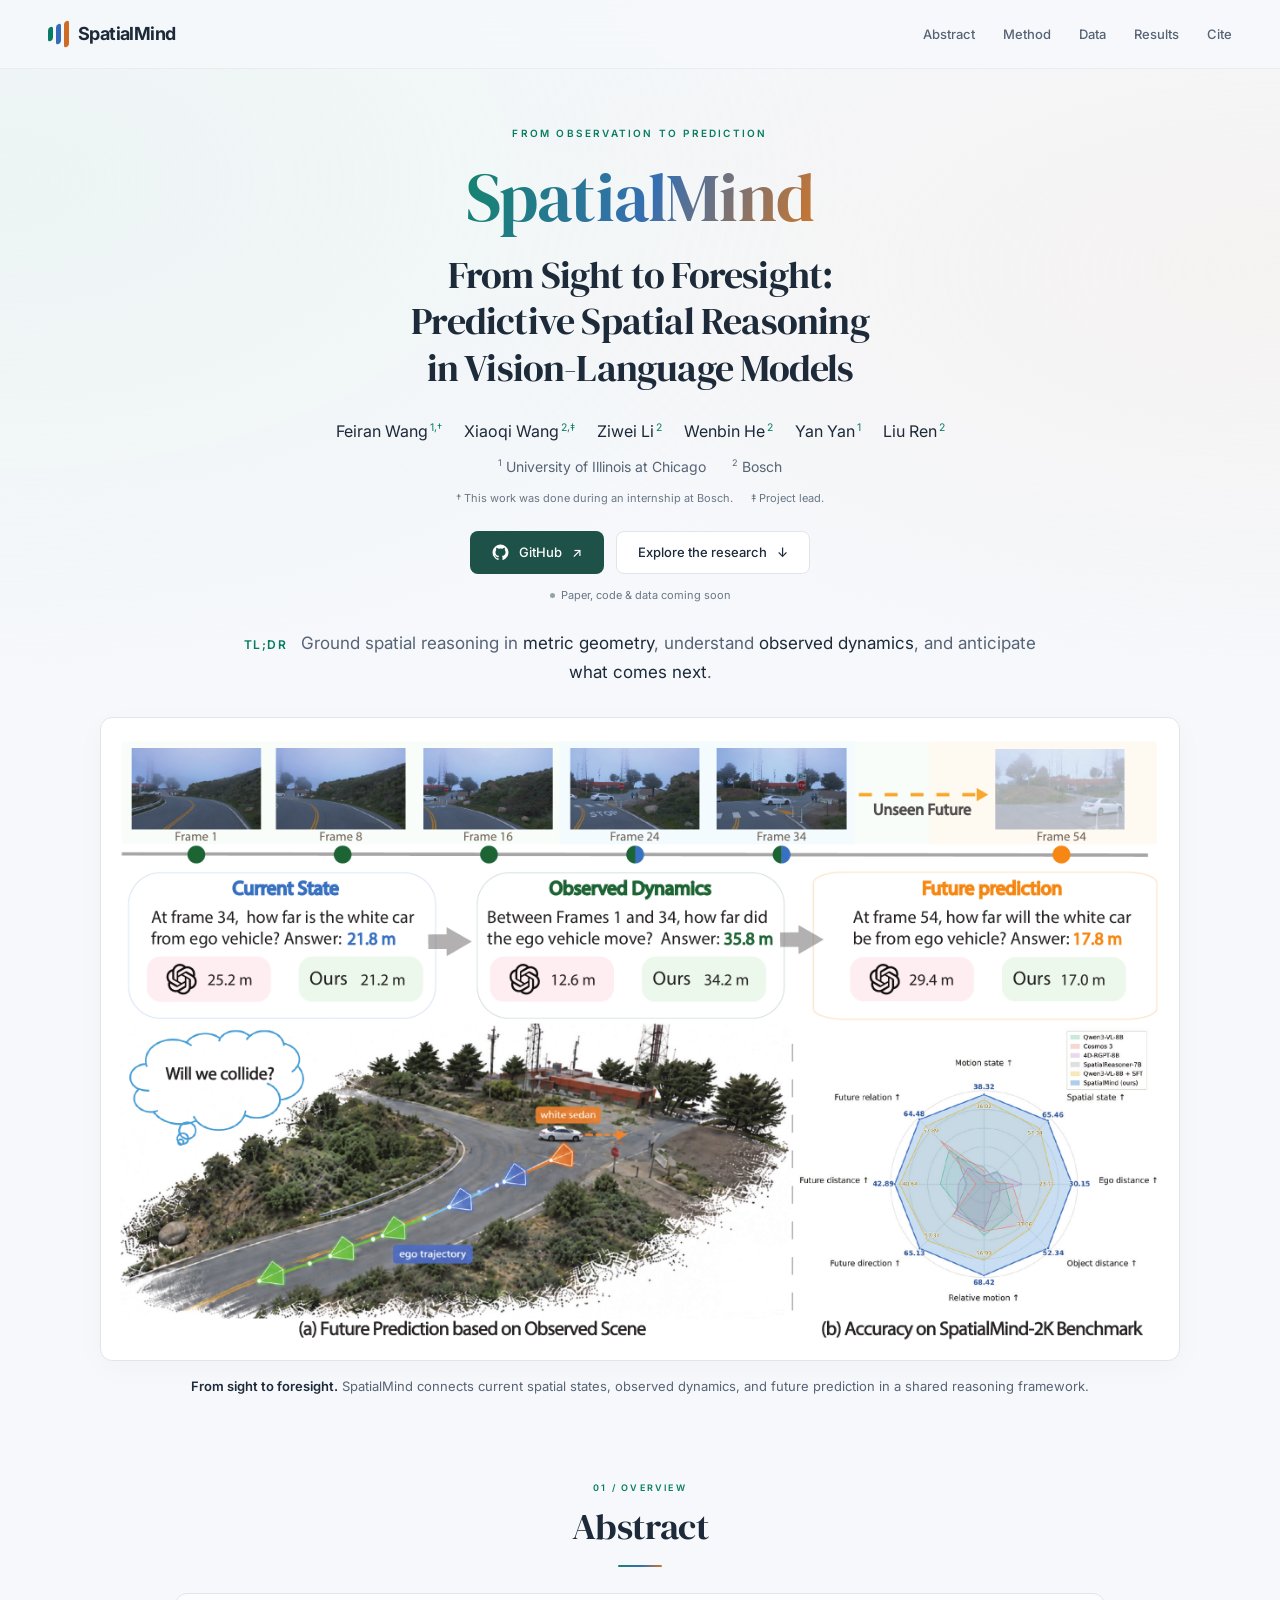
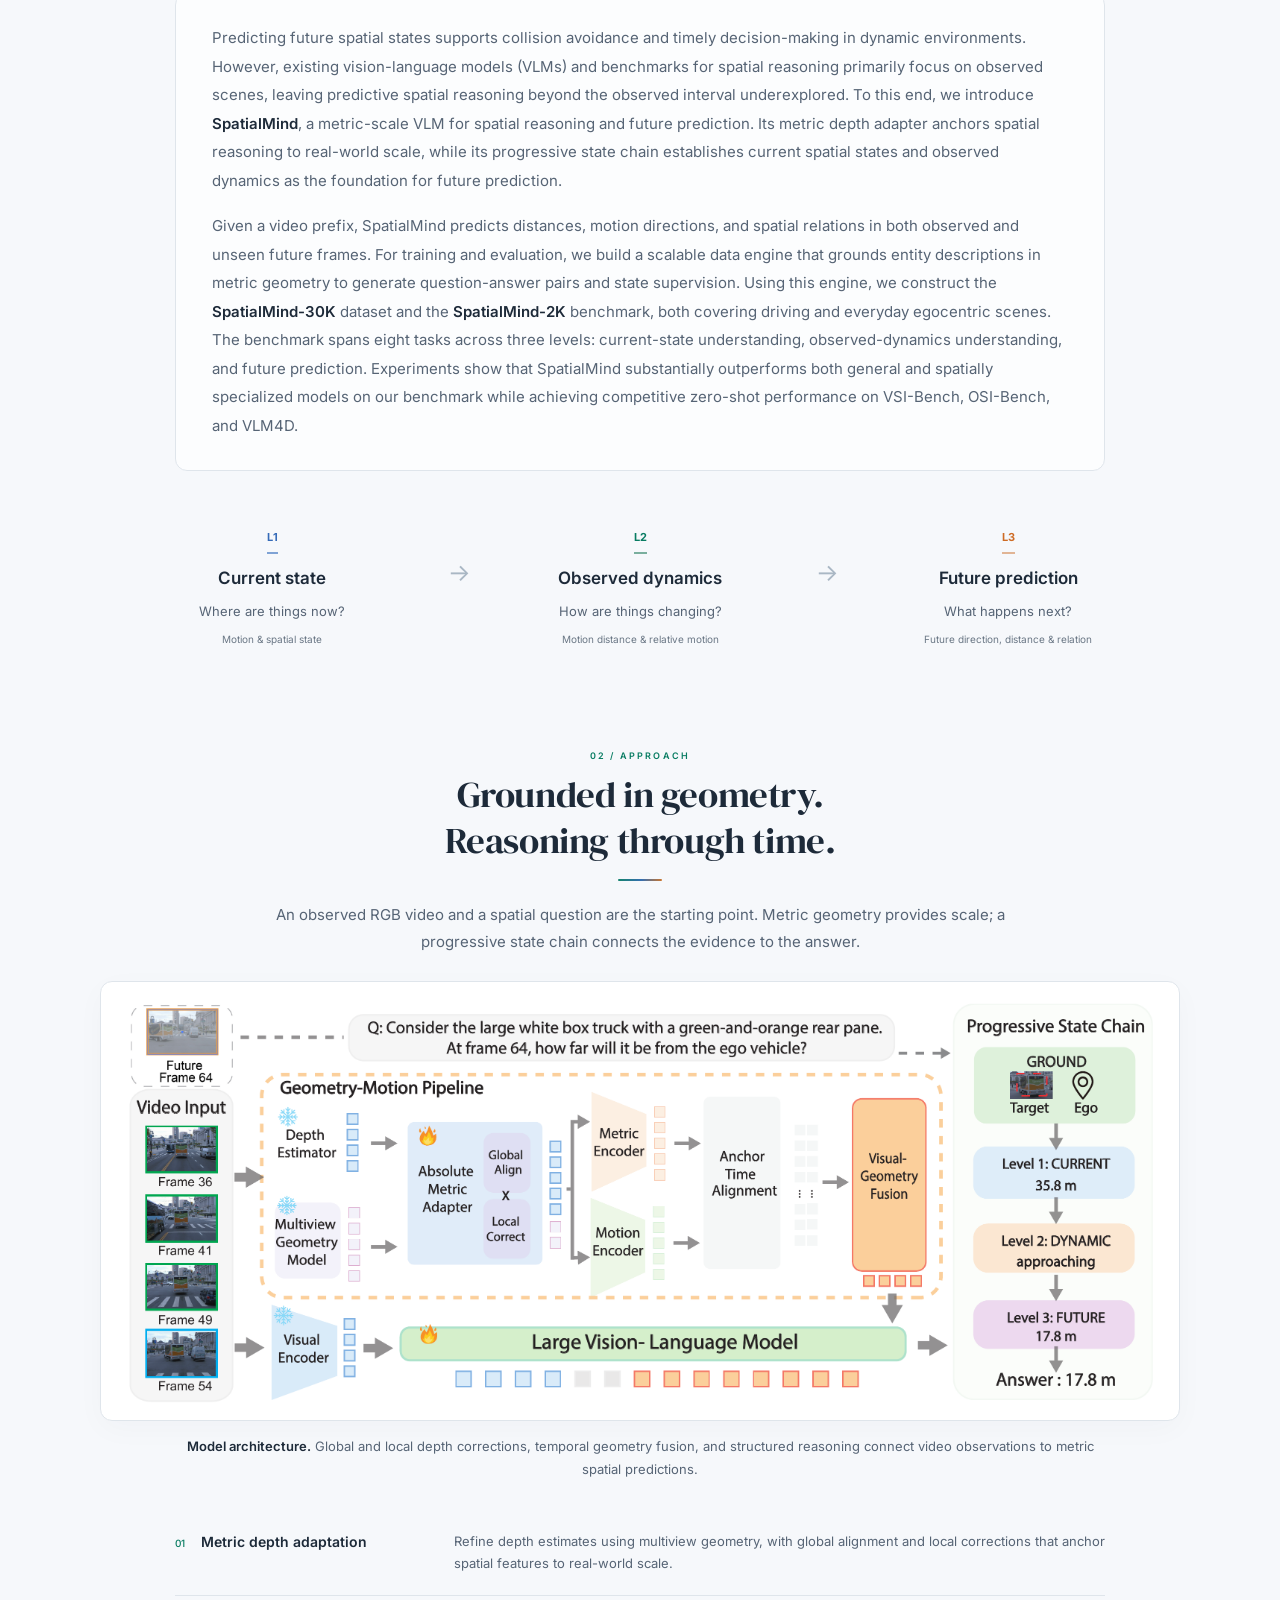
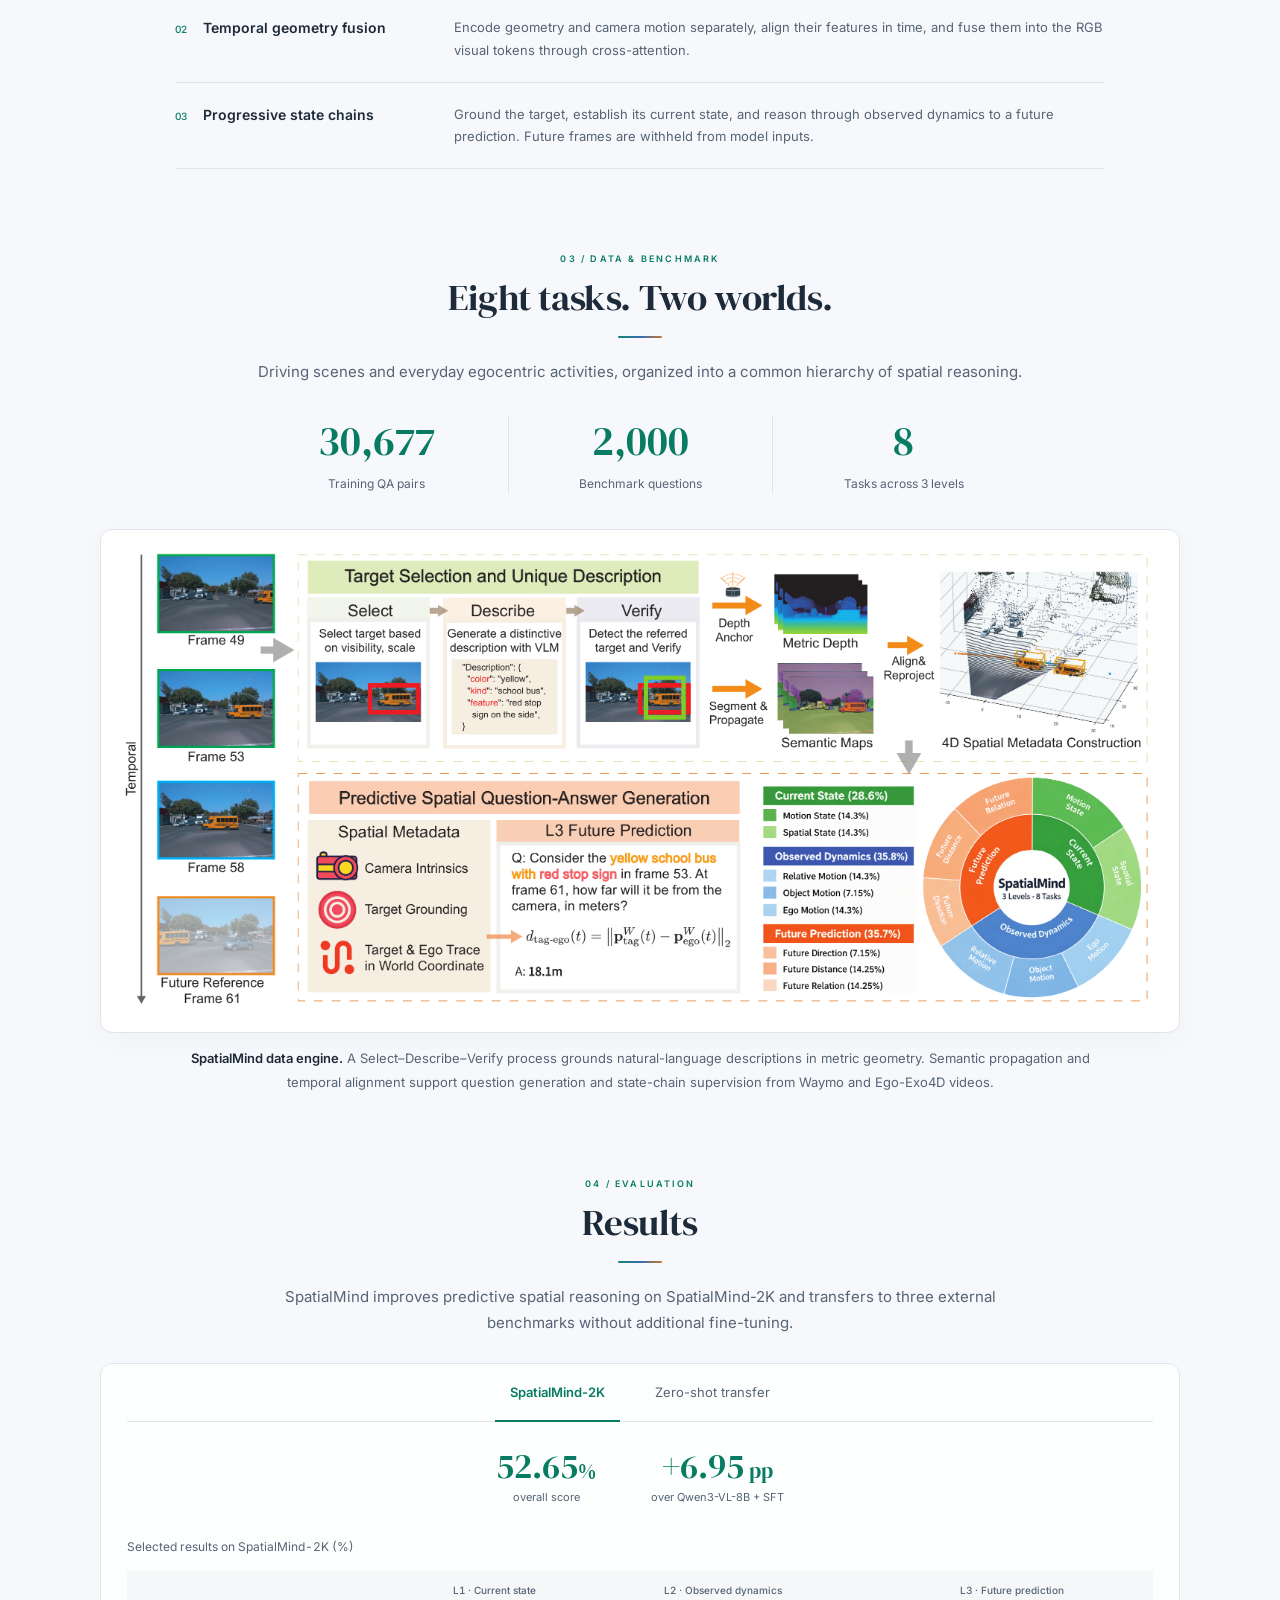
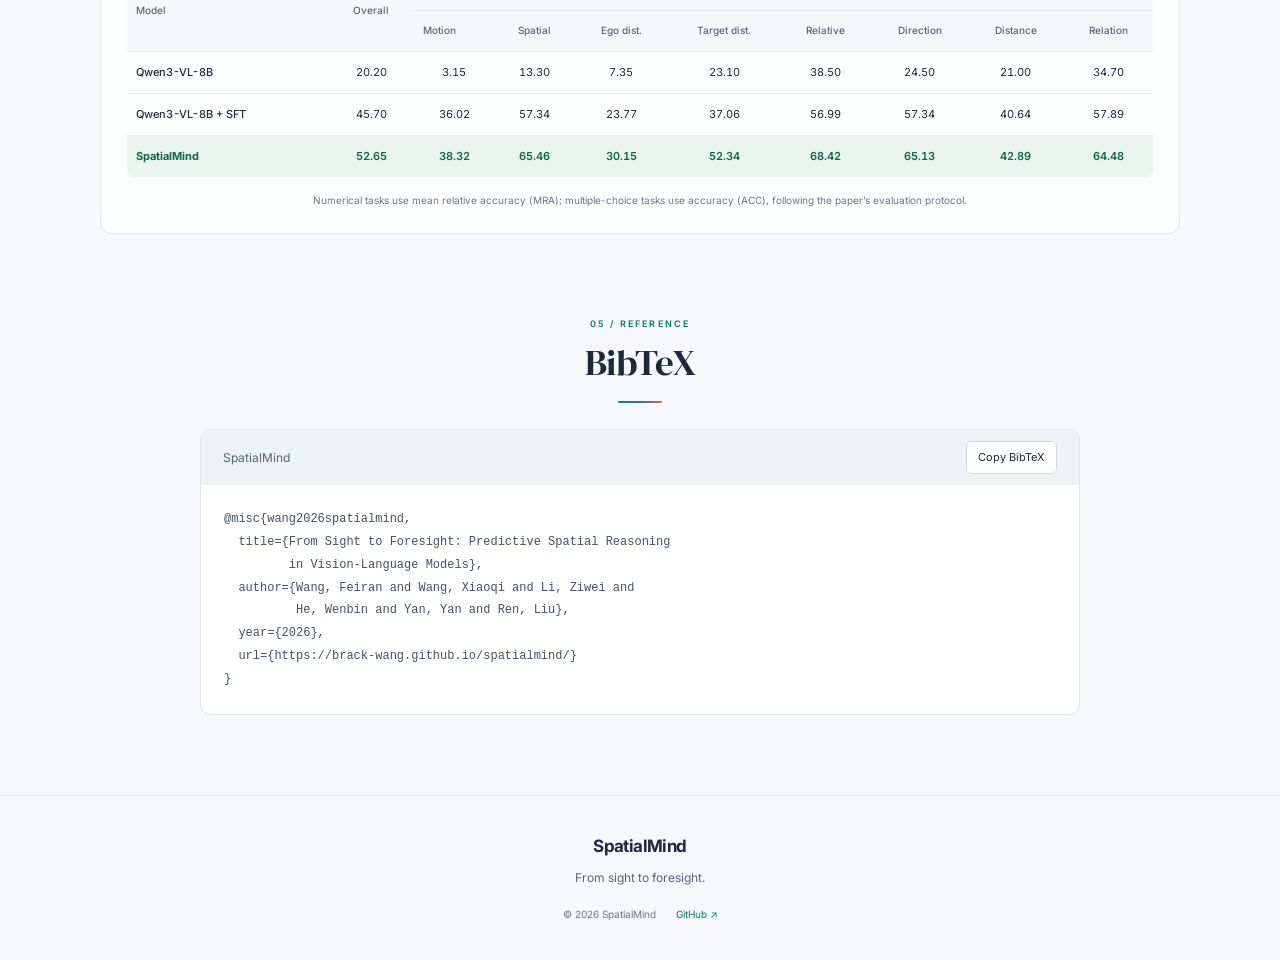
==== index.html @ 9f1840c8 "Add SpatialMind project website" ====
<!doctype html>
<html lang="en">
<head>
  <meta charset="utf-8">
  <meta name="viewport" content="width=device-width, initial-scale=1">
  <meta name="theme-color" content="#f6f8fb">
  <title>SpatialMind — From Sight to Foresight</title>
  <meta name="description" content="SpatialMind: metric-scale spatial reasoning and future prediction in vision-language models. From current spatial states and observed dynamics to unseen future frames.">
  <meta property="og:type" content="website">
  <meta property="og:title" content="SpatialMind — From Sight to Foresight">
  <meta property="og:description" content="Predictive Spatial Reasoning in Vision-Language Models">
  <meta property="og:url" content="https://brack-wang.github.io/spatialmind/">
  <meta property="og:image" content="https://brack-wang.github.io/spatialmind/assets/teaser.png">
  <meta name="twitter:card" content="summary_large_image">
  <link rel="canonical" href="https://brack-wang.github.io/spatialmind/">
  <link rel="icon" href="static/favicon.svg" type="image/svg+xml">
  <link rel="preconnect" href="https://fonts.googleapis.com">
  <link rel="preconnect" href="https://fonts.gstatic.com" crossorigin>
  <link href="https://fonts.googleapis.com/css2?family=DM+Serif+Display&family=Inter:wght@400;500;600;700&display=swap" rel="stylesheet">
  <link rel="stylesheet" href="static/style.css">
  <script src="static/site.js" defer></script>
</head>
<body>
  <a class="skip-link" href="#main">Skip to content</a>
  <header class="site-header">
    <div class="nav-shell">
      <a class="wordmark" href="#top" aria-label="SpatialMind, back to top"><span class="brand-mark" aria-hidden="true"><i></i><i></i><i></i></span>SpatialMind</a>
      <nav aria-label="Main navigation">
        <a href="#abstract">Abstract</a><a href="#method">Method</a><a href="#data">Data</a><a href="#results">Results</a><a href="#citation">Cite</a>
      </nav>
    </div>
  </header>

  <main id="main">
    <section class="hero container" id="top" aria-labelledby="paper-title">
      <p class="eyebrow">FROM OBSERVATION TO PREDICTION</p>
      <h1 id="paper-title"><span class="project-name">SpatialMind</span><span class="paper-title">From Sight to Foresight:<br>Predictive Spatial Reasoning<br class="desktop-break"> in Vision-Language Models</span></h1>
      <div class="authors" aria-label="Authors">
        <span><a href="https://openreview.net/profile?id=~Feiran_Wang2">Feiran Wang</a><sup>1,†</sup></span>
        <span><a href="https://openreview.net/profile?id=~Xiaoqi_Wang2">Xiaoqi Wang</a><sup>2,‡</sup></span>
        <span><a href="https://openreview.net/profile?id=~Ziwei_Li3">Ziwei Li</a><sup>2</sup></span>
        <span><a href="https://openreview.net/profile?id=~Wenbin_He1">Wenbin He</a><sup>2</sup></span>
        <span><a href="https://openreview.net/profile?id=~Yan_Yan6">Yan Yan</a><sup>1</sup></span>
        <span><a href="https://openreview.net/profile?id=~Liu_Ren1">Liu Ren</a><sup>2</sup></span>
      </div>
      <div class="affiliations"><span><sup>1</sup> University of Illinois at Chicago</span><span><sup>2</sup> Bosch</span></div>
      <p class="author-notes"><span>† This work was done during an internship at Bosch.</span><span>‡ Project lead.</span></p>
      <div class="hero-actions">
        <a class="button button-primary" href="https://github.com/Brack-Wang/spatialmind"><svg viewBox="0 0 24 24" aria-hidden="true"><path fill="currentColor" d="M12 .8a11.2 11.2 0 0 0-3.54 21.83c.56.1.77-.24.77-.54v-2.1c-3.12.68-3.78-1.33-3.78-1.33-.51-1.3-1.25-1.64-1.25-1.64-1.02-.7.08-.69.08-.69 1.13.08 1.72 1.16 1.72 1.16 1 1.71 2.62 1.22 3.26.93.1-.72.4-1.22.71-1.5-2.49-.28-5.11-1.24-5.11-5.53 0-1.22.44-2.22 1.16-3-.12-.28-.5-1.42.11-2.96 0 0 .94-.3 3.08 1.15a10.7 10.7 0 0 1 5.6 0c2.14-1.45 3.08-1.15 3.08-1.15.61 1.54.23 2.68.11 2.96.72.78 1.16 1.78 1.16 3 0 4.3-2.62 5.24-5.12 5.52.4.35.76 1.03.76 2.08v3.1c0 .3.2.65.77.54A11.2 11.2 0 0 0 12 .8Z"/></svg>GitHub <span aria-hidden="true">↗</span></a>
        <a class="button button-secondary" href="#abstract">Explore the research <span aria-hidden="true">↓</span></a>
      </div>
      <p class="release-note"><span aria-hidden="true"></span>Paper, code &amp; data coming soon</p>
      <p class="tldr"><strong>TL;DR</strong> Ground spatial reasoning in <em>metric geometry</em>, understand <em>observed dynamics</em>, and anticipate <em>what comes next</em>.</p>
    </section>

    <div class="container">
      <figure class="figure-block hero-figure">
        <a class="figure-frame" href="assets/teaser.png" data-lightbox aria-label="Enlarge the SpatialMind overview"><img src="assets/teaser.png" width="2400" height="1398" alt="SpatialMind reasons from a current distance estimate through observed motion to future distance prediction. A driving example and an eight-task benchmark comparison illustrate the approach." fetchpriority="high"></a>
        <figcaption><strong>From sight to foresight.</strong> SpatialMind connects current spatial states, observed dynamics, and future prediction in a shared reasoning framework.</figcaption>
      </figure>
    </div>

    <section class="section container" id="abstract" aria-labelledby="abstract-title">
      <div class="section-heading"><span class="section-label">01 / OVERVIEW</span><h2 id="abstract-title">Abstract</h2></div>
      <div class="paper-panel abstract-text">
        <p>Predicting future spatial states supports collision avoidance and timely decision-making in dynamic environments. However, existing vision-language models (VLMs) and benchmarks for spatial reasoning primarily focus on observed scenes, leaving predictive spatial reasoning beyond the observed interval underexplored. To this end, we introduce <strong>SpatialMind</strong>, a metric-scale VLM for spatial reasoning and future prediction. Its metric depth adapter anchors spatial reasoning to real-world scale, while its progressive state chain establishes current spatial states and observed dynamics as the foundation for future prediction.</p>
        <p>Given a video prefix, SpatialMind predicts distances, motion directions, and spatial relations in both observed and unseen future frames. For training and evaluation, we build a scalable data engine that grounds entity descriptions in metric geometry to generate question-answer pairs and state supervision. Using this engine, we construct the <strong>SpatialMind-30K</strong> dataset and the <strong>SpatialMind-2K</strong> benchmark, both covering driving and everyday egocentric scenes. The benchmark spans eight tasks across three levels: current-state understanding, observed-dynamics understanding, and future prediction. Experiments show that SpatialMind substantially outperforms both general and spatially specialized models on our benchmark while achieving competitive zero-shot performance on VSI-Bench, OSI-Bench, and VLM4D.</p>
      </div>
      <ol class="reasoning-levels">
        <li><span class="level-index">L1</span><h3>Current state</h3><p>Where are things now?</p><span>Motion &amp; spatial state</span></li>
        <li><span class="level-index">L2</span><h3>Observed dynamics</h3><p>How are things changing?</p><span>Motion distance &amp; relative motion</span></li>
        <li><span class="level-index">L3</span><h3>Future prediction</h3><p>What happens next?</p><span>Future direction, distance &amp; relation</span></li>
      </ol>
    </section>

    <section class="section container" id="method" aria-labelledby="method-title">
      <div class="section-heading"><span class="section-label">02 / APPROACH</span><h2 id="method-title">Grounded in geometry.<br>Reasoning through time.</h2></div>
      <p class="section-intro">An observed RGB video and a spatial question are the starting point. Metric geometry provides scale; a progressive state chain connects the evidence to the answer.</p>
      <figure class="figure-block">
        <a class="figure-frame" href="assets/model.png" data-lightbox aria-label="Enlarge the model architecture"><img src="assets/model.png" width="2800" height="1083" loading="lazy" alt="SpatialMind architecture with metric depth refinement, separate geometry and motion encoders, anchor time alignment, visual-geometry fusion, and progressive state-chain reasoning."></a>
        <figcaption><strong>Model architecture.</strong> Global and local depth corrections, temporal geometry fusion, and structured reasoning connect video observations to metric spatial predictions.</figcaption>
      </figure>
      <dl class="method-details">
        <div><dt><span>01</span> Metric depth adaptation</dt><dd>Refine depth estimates using multiview geometry, with global alignment and local corrections that anchor spatial features to real-world scale.</dd></div>
        <div><dt><span>02</span> Temporal geometry fusion</dt><dd>Encode geometry and camera motion separately, align their features in time, and fuse them into the RGB visual tokens through cross-attention.</dd></div>
        <div><dt><span>03</span> Progressive state chains</dt><dd>Ground the target, establish its current state, and reason through observed dynamics to a future prediction. Future frames are withheld from model inputs.</dd></div>
      </dl>
    </section>

    <section class="section container" id="data" aria-labelledby="data-title">
      <div class="section-heading"><span class="section-label">03 / DATA &amp; BENCHMARK</span><h2 id="data-title">Eight tasks. Two worlds.</h2></div>
      <p class="section-intro">Driving scenes and everyday egocentric activities, organized into a common hierarchy of spatial reasoning.</p>
      <div class="dataset-stats"><div><strong>30,677</strong><span>Training QA pairs</span></div><div><strong>2,000</strong><span>Benchmark questions</span></div><div><strong>8</strong><span>Tasks across 3 levels</span></div></div>
      <figure class="figure-block">
        <a class="figure-frame" href="assets/data-engine.png" data-lightbox aria-label="Enlarge the data engine"><img src="assets/data-engine.png" width="2800" height="1257" loading="lazy" alt="The SpatialMind data engine links target selection and verified entity descriptions to metric geometry, temporal spatial metadata, and question-answer generation across eight tasks."></a>
        <figcaption><strong>SpatialMind data engine.</strong> A Select–Describe–Verify process grounds natural-language descriptions in metric geometry. Semantic propagation and temporal alignment support question generation and state-chain supervision from Waymo and Ego-Exo4D videos.</figcaption>
      </figure>
    </section>

    <section class="section container" id="results" aria-labelledby="results-title">
      <div class="section-heading"><span class="section-label">04 / EVALUATION</span><h2 id="results-title">Results</h2></div>
      <p class="section-intro">SpatialMind improves predictive spatial reasoning on SpatialMind-2K and transfers to three external benchmarks without additional fine-tuning.</p>
      <div class="results-tabs" data-tabs>
        <div class="tab-list" role="tablist" aria-label="Evaluation benchmark">
          <button role="tab" id="tab-spatialmind" aria-controls="panel-spatialmind" aria-selected="true" tabindex="0">SpatialMind-2K</button>
          <button role="tab" id="tab-transfer" aria-controls="panel-transfer" aria-selected="false" tabindex="-1">Zero-shot transfer</button>
        </div>
        <div id="panel-spatialmind" role="tabpanel" aria-labelledby="tab-spatialmind" tabindex="0">
          <div class="result-summary"><p><strong>52.65<span>%</span></strong> overall score</p><p><strong>+6.95<span> pp</span></strong> over Qwen3-VL-8B + SFT</p></div>
          <div class="table-scroll" tabindex="0" role="region" aria-label="SpatialMind-2K results, scroll horizontally for all tasks">
            <table class="results-table"><caption>Selected results on SpatialMind-2K (%)</caption><thead><tr><th scope="col" rowspan="2">Model</th><th scope="col" rowspan="2">Overall</th><th scope="colgroup" colspan="2">L1 · Current state</th><th scope="colgroup" colspan="3">L2 · Observed dynamics</th><th scope="colgroup" colspan="3">L3 · Future prediction</th></tr><tr><th scope="col">Motion</th><th scope="col">Spatial</th><th scope="col">Ego dist.</th><th scope="col">Target dist.</th><th scope="col">Relative</th><th scope="col">Direction</th><th scope="col">Distance</th><th scope="col">Relation</th></tr></thead><tbody>
              <tr><th scope="row">Qwen3-VL-8B</th><td>20.20</td><td>3.15</td><td>13.30</td><td>7.35</td><td>23.10</td><td>38.50</td><td>24.50</td><td>21.00</td><td>34.70</td></tr>
              <tr><th scope="row">Qwen3-VL-8B + SFT</th><td>45.70</td><td>36.02</td><td>57.34</td><td>23.77</td><td>37.06</td><td>56.99</td><td>57.34</td><td>40.64</td><td>57.89</td></tr>
              <tr class="ours"><th scope="row">SpatialMind</th><td>52.65</td><td>38.32</td><td>65.46</td><td>30.15</td><td>52.34</td><td>68.42</td><td>65.13</td><td>42.89</td><td>64.48</td></tr>
            </tbody></table>
          </div>
          <p class="table-note">Numerical tasks use mean relative accuracy (MRA); multiple-choice tasks use accuracy (ACC), following the paper’s evaluation protocol.</p>
        </div>
        <div id="panel-transfer" role="tabpanel" aria-labelledby="tab-transfer" tabindex="0" hidden>
          <div class="table-scroll" tabindex="0" role="region" aria-label="Zero-shot transfer results">
            <table class="results-table transfer-table"><caption>SpatialMind: zero-shot evaluation on external benchmarks (%)</caption><thead><tr><th scope="col">Benchmark</th><th scope="col">Average / Overall</th><th scope="col">Breakdown</th></tr></thead><tbody>
              <tr><th scope="row">VSI-Bench</th><td class="score">46.4</td><td>Measurement: 52.1 · Spatiotemporal: 52.4</td></tr>
              <tr><th scope="row">OSI-Bench</th><td class="score">35.0</td><td>Static: 30.2 · Dynamic: 33.4</td></tr>
              <tr><th scope="row">VLM4D</th><td class="score">53.4</td><td>Real: 53.5 · Synthetic: 52.9</td></tr>
            </tbody></table>
          </div>
          <p class="table-note">Each benchmark retains its original scoring convention. Scores across different benchmarks are not directly comparable.</p>
        </div>
      </div>
    </section>

    <section class="section container citation-section" id="citation" aria-labelledby="citation-title">
      <div class="section-heading"><span class="section-label">05 / REFERENCE</span><h2 id="citation-title">BibTeX</h2></div>
      <div class="citation-box"><div class="citation-bar"><span>SpatialMind</span><button class="copy-button" id="copy-citation" type="button">Copy BibTeX</button></div><pre><code id="bibtex">@misc{wang2026spatialmind,
  title={From Sight to Foresight: Predictive Spatial Reasoning
         in Vision-Language Models},
  author={Wang, Feiran and Wang, Xiaoqi and Li, Ziwei and
          He, Wenbin and Yan, Yan and Ren, Liu},
  year={2026},
  url={https://brack-wang.github.io/spatialmind/}
}</code></pre><p id="copy-status" class="copy-status" role="status" aria-live="polite"></p></div>
    </section>
  </main>
  <footer><a class="wordmark" href="#top">SpatialMind</a><p>From sight to foresight.</p><div><span>© 2026 SpatialMind</span><a href="https://github.com/Brack-Wang/spatialmind">GitHub ↗</a></div></footer>
  <dialog id="figure-dialog" aria-labelledby="figure-dialog-title"><div class="dialog-bar"><h2 id="figure-dialog-title">Figure preview</h2><button type="button" id="close-figure" aria-label="Close figure preview">×</button></div><img id="expanded-figure" alt=""><p id="expanded-caption"></p></dialog>
</body>
</html>
---- static/style.css ----
:root {
  color-scheme: light;
  --ink: #1d2a39;
  --muted: #566475;
  --light: #6a7785;
  --green: #087c62;
  --blue: #356bb8;
  --orange: #ce6b24;
  --line: #dfe5eb;
  --paper: #fff;
  --gradient: linear-gradient(110deg, #14846c 0%, #366fb1 53%, #cd762c 100%);
}
* { box-sizing: border-box; }
html { scroll-behavior: smooth; scroll-padding-top: 90px; }
body { margin: 0; background: #f6f8fb; color: var(--ink); font: 400 16px/1.75 "Inter", -apple-system, BlinkMacSystemFont, "Segoe UI", sans-serif; }
body::before { content: ""; position: fixed; inset: 0; z-index: -1; background: radial-gradient(ellipse at 0% 20%, #d8eee44d, transparent 48%), radial-gradient(ellipse at 100% 30%, #f5e4d945, transparent 45%); pointer-events: none; }
a { color: var(--green); text-decoration: none; text-underline-offset: 4px; }
a:hover { text-decoration: underline; }
button, a { -webkit-tap-highlight-color: transparent; }
button { font: inherit; cursor: pointer; }
button:disabled { cursor: default; }
:focus-visible { outline: 3px solid #356bb8; outline-offset: 5px; }
img { display: block; max-width: 100%; height: auto; }
sup { font-size: .65em; line-height: 0; }
strong { font-weight: 600; }
[hidden] { display: none !important; }
.container { width: min(1080px, calc(100% - 48px)); margin-inline: auto; }
.skip-link { position: fixed; top: -80px; left: 16px; z-index: 200; padding: 8px 16px; background: white; border: 1px solid var(--green); }
.skip-link:focus { top: 10px; }
.site-header { position: sticky; top: 0; z-index: 20; background: #f6f8fbec; border-bottom: 1px solid #dfe5eb9c; backdrop-filter: blur(16px); }
.nav-shell { max-width: 1240px; min-height: 68px; padding: 12px 28px; margin: auto; display: flex; align-items: center; justify-content: space-between; gap: 24px; }
.wordmark { display: inline-flex; align-items: center; gap: 9px; font-size: 18px; font-weight: 700; letter-spacing: -.6px; color: var(--ink); }
.wordmark:hover { text-decoration: none; }
.brand-mark { display: flex; gap: 3px; align-items: center; }
.brand-mark i { width: 5px; height: 14px; border-radius: 3px; background: var(--green); transform: skewY(-20deg); }
.brand-mark i:nth-child(2) { height: 20px; background: var(--blue); }
.brand-mark i:nth-child(3) { height: 26px; background: var(--orange); }
nav { display: flex; align-items: center; gap: 28px; }
nav a { color: var(--muted); font-size: 13px; font-weight: 500; transition: color .15s; }
nav a:hover, nav a[aria-current] { color: var(--green); }
.hero { text-align: center; padding-block: 56px 30px; }
.eyebrow, .section-label { font-size: 10px; font-weight: 600; letter-spacing: 2.2px; color: var(--green); }
.eyebrow { margin: 0 0 14px; }
h1 { margin: 0; font-family: "DM Serif Display", Georgia, serif; font-weight: 400; line-height: 1.2; letter-spacing: -.8px; }
.project-name { display: block; width: fit-content; margin: 0 auto 14px; font-size: clamp(48px, 7vw, 68px); background: var(--gradient); background-clip: text; -webkit-background-clip: text; color: transparent; }
.paper-title { display: block; font-size: clamp(25px, 3.6vw, 38px); line-height: 1.22; max-width: 900px; margin: auto; }
.authors { display: flex; flex-wrap: wrap; justify-content: center; gap: 5px 22px; margin: 26px 0 10px; font-size: 16px; }
.authors > span { white-space: nowrap; }
.authors a { color: var(--ink); }
.authors sup { color: var(--green); padding-left: 2px; }
.affiliations { display: flex; flex-wrap: wrap; justify-content: center; gap: 6px 26px; color: var(--muted); font-size: 14px; }
.author-notes { display: flex; flex-wrap: wrap; justify-content: center; gap: 3px 18px; margin: 9px 0 23px; font-size: 11px; color: var(--light); }
.hero-actions { display: flex; flex-wrap: wrap; gap: 12px; justify-content: center; }
.button { display: inline-flex; justify-content: center; align-items: center; gap: 10px; min-height: 43px; padding: 9px 21px; border-radius: 8px; font-size: 13px; font-weight: 500; border: 1px solid transparent; transition: transform .2s, box-shadow .2s; }
.button:hover { text-decoration: none; transform: translateY(-2px); box-shadow: 0 5px 15px #233d4512; }
.button svg { width: 17px; height: 17px; }
.button-primary { background: #1e5148; color: white; }
.button-secondary { background: white; color: var(--ink); border-color: var(--line); }
.release-note { margin: 12px 0 24px; color: var(--light); font-size: 11px; display: flex; align-items: center; justify-content: center; gap: 6px; }
.release-note > span { width: 5px; height: 5px; border-radius: 50%; background: #94a59f; }
.tldr { max-width: 830px; margin: 0 auto; font-size: 17px; line-height: 1.7; color: var(--muted); }
.tldr strong { color: var(--green); font-size: 12px; letter-spacing: 1.5px; margin-right: 9px; }
.tldr em { font-style: normal; color: var(--ink); }
.figure-block { margin: 0; }
.figure-frame { display: block; padding: 17px; border: 1px solid var(--line); border-radius: 12px; background: white; box-shadow: 0 8px 30px #22344707; overflow: hidden; cursor: zoom-in; }
.figure-frame:hover { border-color: #a5bdb7; }
.figure-frame img { width: 100%; }
figcaption { max-width: 930px; margin: 14px auto 0; color: var(--muted); font-size: 13px; line-height: 1.8; text-align: center; }
figcaption strong { color: var(--ink); }
.section { padding-top: 82px; }
.section-heading { text-align: center; margin-bottom: 26px; }
.section-label { display: block; margin-bottom: 7px; font-size: 9px; }
h2 { margin: 0; font: 400 clamp(28px, 3.6vw, 37px)/1.25 "DM Serif Display", Georgia, serif; letter-spacing: -.4px; }
.section-heading::after { content: ""; display: block; margin: 16px auto 0; height: 2px; width: 44px; border-radius: 2px; background: var(--gradient); }
.section-intro { max-width: 790px; margin: -5px auto 26px; text-align: center; color: var(--muted); font-size: 15px; }
.paper-panel { background: #ffffffb3; border: 1px solid var(--line); border-radius: 12px; }
.abstract-text { max-width: 930px; padding: 30px 36px; margin: auto; color: var(--muted); font-size: 15px; line-height: 1.9; }
.abstract-text p { margin: 0; }
.abstract-text p + p { margin-top: 17px; }
.abstract-text strong { color: var(--ink); }
.reasoning-levels { list-style: none; display: grid; grid-template-columns: repeat(3, 1fr); gap: 24px; padding: 0; margin: 35px 0 0; text-align: center; }
.reasoning-levels li { position: relative; padding: 15px 10px; }
.reasoning-levels li + li::before { content: "→"; position: absolute; left: -20px; top: 46px; color: #a9b7c4; font-size: 24px; }
.level-index { display: inline-block; font-size: 11px; font-weight: 700; color: var(--blue); border-bottom: 2px solid #7fa3d5; padding-bottom: 4px; margin-bottom: 10px; }
.reasoning-levels li:nth-child(2) .level-index { color: var(--green); border-color: #7aaf9e; }
.reasoning-levels li:nth-child(3) .level-index { color: var(--orange); border-color: #e1b595; }
.reasoning-levels h3 { font-size: 17px; font-weight: 600; margin: 0 0 7px; }
.reasoning-levels p { font-size: 13px; margin: 0; color: var(--muted); }
.reasoning-levels li > span:last-child { font-size: 10px; color: var(--light); }
.method-details { max-width: 930px; margin: 28px auto 0; }
.method-details > div { display: grid; grid-template-columns: 255px 1fr; gap: 24px; padding: 20px 0; border-bottom: 1px solid var(--line); }
.method-details dt { font-size: 14px; font-weight: 600; }
.method-details dt span { font-size: 10px; color: var(--green); margin-right: 12px; font-weight: 500; }
.method-details dd { margin: 0; color: var(--muted); font-size: 13px; }
.dataset-stats { display: grid; grid-template-columns: repeat(3, 1fr); max-width: 790px; margin: 30px auto 35px; }
.dataset-stats > div { text-align: center; }
.dataset-stats > div + div { border-left: 1px solid var(--line); }
.dataset-stats strong { display: block; color: var(--green); font: 400 clamp(27px, 4vw, 41px)/1.3 "DM Serif Display", Georgia, serif; }
.dataset-stats span { display: block; margin-top: 4px; font-size: 12px; color: var(--muted); }
.results-tabs { background: #ffffffc9; border: 1px solid var(--line); border-radius: 12px; padding: 0 26px 15px; }
.tab-list { display: flex; justify-content: center; gap: 20px; border-bottom: 1px solid var(--line); margin-bottom: 22px; }
.tab-list button { border: 0; border-bottom: 2px solid transparent; background: transparent; padding: 17px 15px; font-size: 13px; color: var(--muted); margin-bottom: -1px; }
.tab-list button[aria-selected="true"] { border-bottom-color: var(--green); color: var(--green); font-weight: 600; }
.result-summary { display: flex; gap: 55px; justify-content: center; margin: 22px 0 28px; }
.result-summary p { margin: 0; color: var(--muted); font-size: 11px; text-align: center; }
.result-summary strong { display: block; font: 400 34px/1.3 "DM Serif Display", Georgia, serif; color: var(--green); }
.result-summary strong span { font-size: 21px; }
.table-scroll { max-width: 100%; overflow-x: auto; border-radius: 6px; }
.results-table { width: 100%; border-collapse: collapse; font-size: 11px; font-variant-numeric: tabular-nums; }
.results-table caption { text-align: left; padding: 0 0 14px; color: var(--muted); font-size: 12px; }
.results-table td, .results-table th { text-align: center; padding: 11px 9px; white-space: nowrap; border-bottom: 1px solid #e5e9ee; }
.results-table thead th { background: #f5f7f9; color: var(--muted); font-weight: 500; font-size: 10px; }
.results-table th:first-child { text-align: left; }
.results-table tbody th { font-weight: 500; }
.results-table .ours { background: #eaf5ef; color: #13644c; font-weight: 600; }
.results-table .ours th { font-weight: 700; }
.results-table tbody tr:last-child > * { border-bottom: 0; }
.table-note { text-align: center; font-size: 10px; color: var(--light); margin: 15px auto 8px; max-width: 850px; }
.transfer-table { margin-top: 32px; font-size: 13px; }
.transfer-table th, .transfer-table td { padding: 18px 15px; }
.transfer-table thead th { font-size: 11px; }
.score { color: var(--green); font-weight: 700; }
.citation-section { padding-bottom: 80px; }
.citation-box { max-width: 880px; margin: auto; border: 1px solid var(--line); border-radius: 10px; overflow: hidden; background: #fff; }
.citation-bar { display: flex; justify-content: space-between; align-items: center; gap: 16px; background: #eef2f5; padding: 11px 22px; font-size: 12px; color: var(--muted); }
.copy-button { font-size: 11px; border: 1px solid #cfd8df; border-radius: 5px; background: white; color: var(--ink); padding: 6px 11px; min-height: 32px; }
.copy-button:hover { border-color: var(--green); color: var(--green); }
pre { margin: 0; overflow-x: auto; padding: 23px; font: 12px/1.9 ui-monospace, SFMono-Regular, Menlo, Consolas, monospace; color: #405362; }
.copy-status { color: var(--green); font-size: 12px; padding: 0 23px; margin: 0; }
.copy-status:not(:empty) { padding-bottom: 15px; }
footer { border-top: 1px solid var(--line); text-align: center; padding: 36px 24px; }
footer .wordmark { font-size: 17px; }
footer p { margin: 6px 0 18px; color: var(--muted); font-size: 12px; }
footer > div { display: flex; justify-content: center; flex-wrap: wrap; gap: 20px; color: var(--light); font-size: 10px; }
dialog { width: min(1500px, calc(100% - 32px)); max-height: calc(100dvh - 32px); border: 1px solid var(--line); padding: 0 20px 15px; border-radius: 12px; background: white; box-shadow: 0 20px 100px #1020224d; }
dialog::backdrop { background: #14232cbd; backdrop-filter: blur(4px); }
.dialog-bar { position: sticky; top: 0; z-index: 1; display: flex; justify-content: space-between; align-items: center; padding: 10px 0; background: #fff; }
.dialog-bar h2 { font: 500 13px "Inter", sans-serif; }
.dialog-bar button { background: #f2f5f7; border: 0; border-radius: 50%; width: 38px; height: 38px; color: var(--ink); font-size: 27px; line-height: 1; }
dialog img { max-height: calc(100dvh - 160px); width: 100%; object-fit: contain; }
dialog > p { font-size: 12px; color: var(--muted); margin: 10px 0 0; }
body.dialog-open { overflow: hidden; }
@media (max-width: 760px) {
  .container { width: calc(100% - 32px); }
  .nav-shell { padding: 12px 16px; gap: 15px; }
  nav { gap: 14px; }
  nav a { font-size: 11px; }
  .wordmark { font-size: 15px; }
  .hero { padding-top: 38px; }
  .paper-title { font-size: 29px; }
  .authors { font-size: 14px; gap: 6px 18px; margin-top: 23px; }
  .affiliations { font-size: 12px; gap: 5px 16px; }
  .author-notes { font-size: 10px; }
  .tldr { font-size: 15px; max-width: 600px; }
  .figure-frame { padding: 10px; border-radius: 9px; }
  figcaption { font-size: 12px; padding-inline: 5px; }
  .section { padding-top: 60px; }
  .abstract-text { padding: 23px; font-size: 14px; }
  .reasoning-levels { gap: 9px; }
  .reasoning-levels h3 { font-size: 14px; }
  .reasoning-levels p { font-size: 11px; }
  .reasoning-levels li > span:last-child { font-size: 9px; }
  .reasoning-levels li + li::before { display: none; }
  .method-details > div { grid-template-columns: 1fr; gap: 7px; padding: 17px 4px; }
  .section-intro { font-size: 14px; }
  .results-tabs { padding-inline: 16px; }
  .citation-section { padding-bottom: 60px; }
}
@media (max-width: 460px) {
  .nav-shell { flex-wrap: wrap; justify-content: center; gap: 7px; padding-block: 9px; }
  nav { width: 100%; justify-content: center; gap: 24px; }
  nav a { font-size: 10px; }
  .brand-mark i { height: 10px; }
  .brand-mark i:nth-child(2) { height: 14px; }
  .brand-mark i:nth-child(3) { height: 18px; }
  .hero { padding-top: 31px; }
  .eyebrow { font-size: 8px; letter-spacing: 1.7px; }
  .project-name { font-size: 49px; margin-bottom: 17px; }
  .paper-title { font-size: 25px; }
  .desktop-break { display: none; }
  .authors { font-size: 13px; gap: 8px 16px; }
  .affiliations { flex-direction: column; gap: 1px; }
  .author-notes { font-size: 9px; max-width: 290px; margin-inline: auto; }
  .hero-actions { gap: 8px; }
  .button { padding-inline: 14px; font-size: 11px; }
  .tldr { font-size: 14px; }
  .figure-frame { padding: 7px; }
  h2 { font-size: 28px; }
  .abstract-text { padding: 21px; font-size: 13px; }
  .reasoning-levels { grid-template-columns: 1fr; text-align: left; gap: 0; margin-top: 22px; }
  .reasoning-levels li { padding: 12px 12px 14px 57px; border-bottom: 1px solid var(--line); }
  .reasoning-levels .level-index { position: absolute; left: 10px; top: 17px; }
  .reasoning-levels h3 { margin-bottom: 2px; font-size: 15px; }
  .dataset-stats span { font-size: 10px; max-width: 86px; margin-inline: auto; }
  .dataset-stats strong { font-size: 29px; }
  .tab-list { gap: 5px; }
  .tab-list button { padding-inline: 9px; font-size: 12px; }
  .result-summary { gap: 24px; }
  .result-summary strong { font-size: 30px; }
  .result-summary p { font-size: 9px; }
  .citation-bar { padding-inline: 15px; }
  pre { padding: 17px; font-size: 11px; }
  dialog { padding-inline: 12px; }
}
@media (prefers-reduced-motion: reduce) {
  html { scroll-behavior: auto; }
  *, *::before, *::after { transition: none !important; }
}
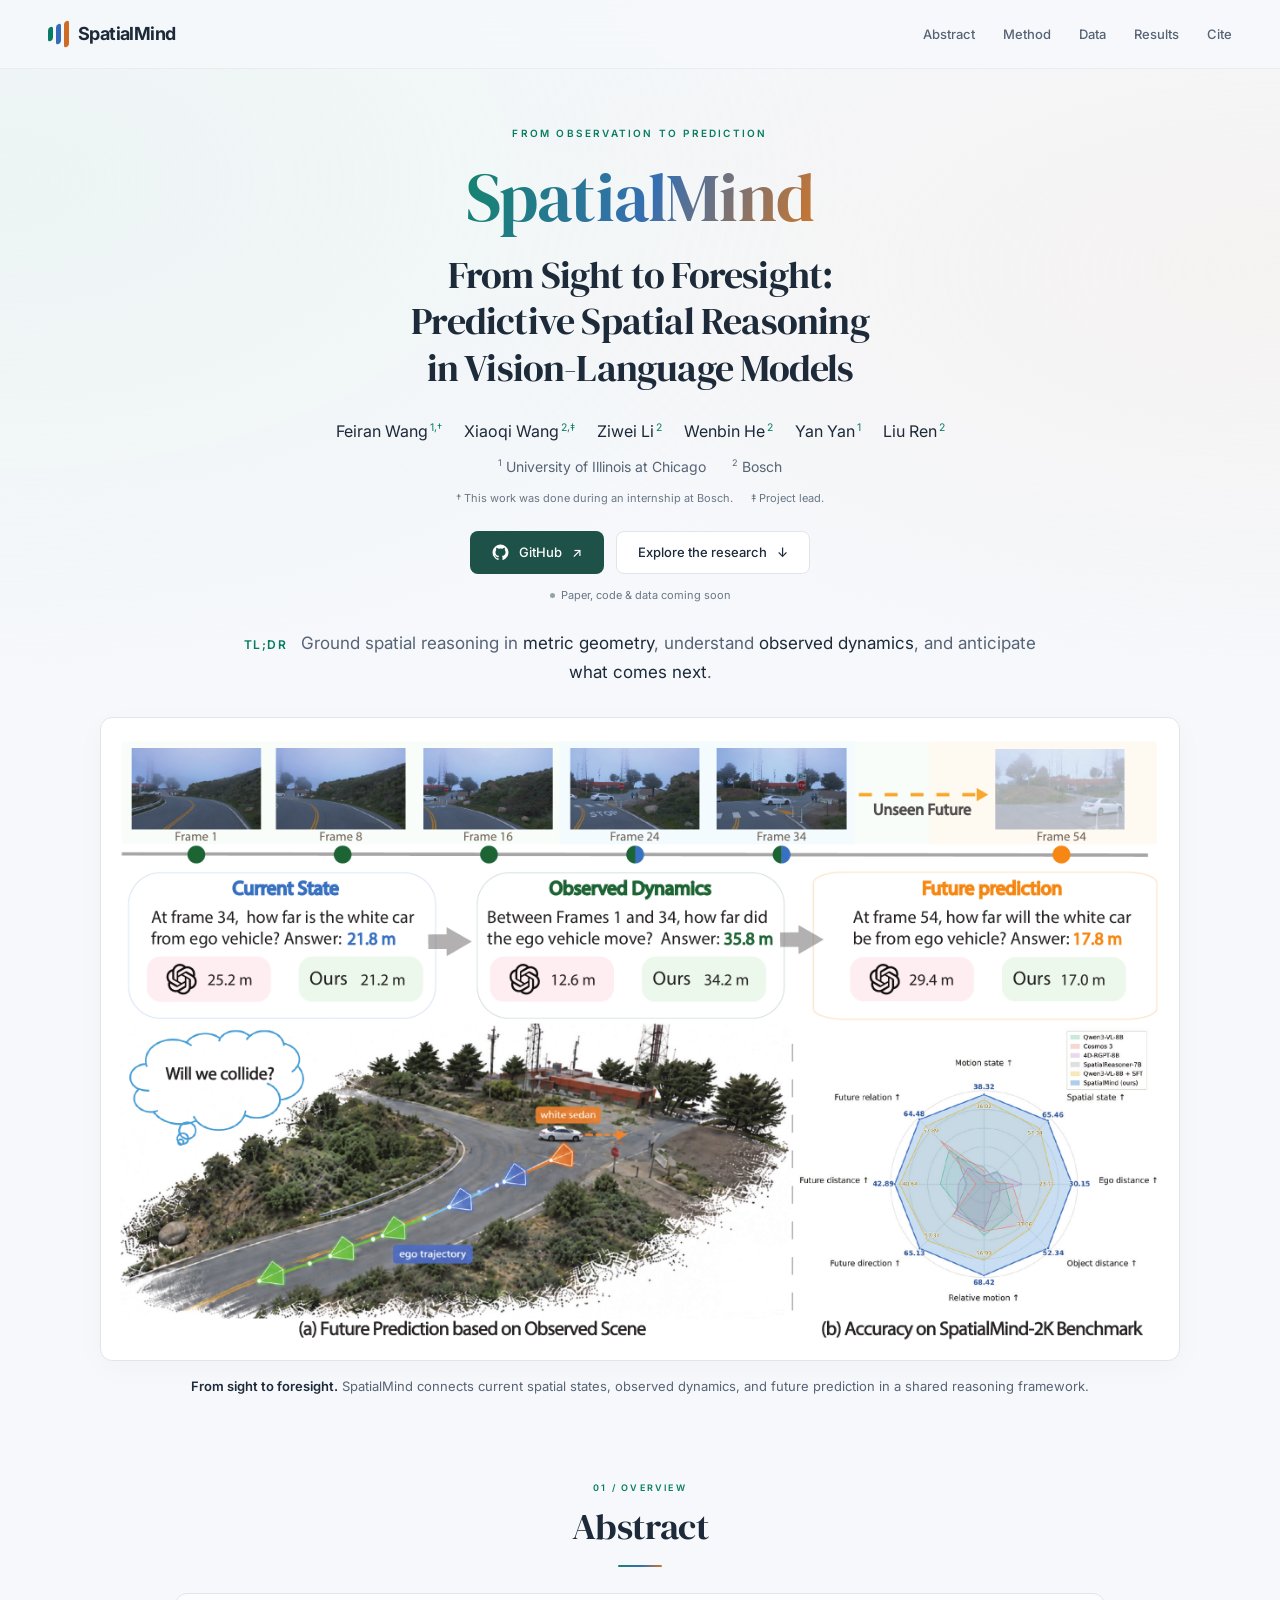
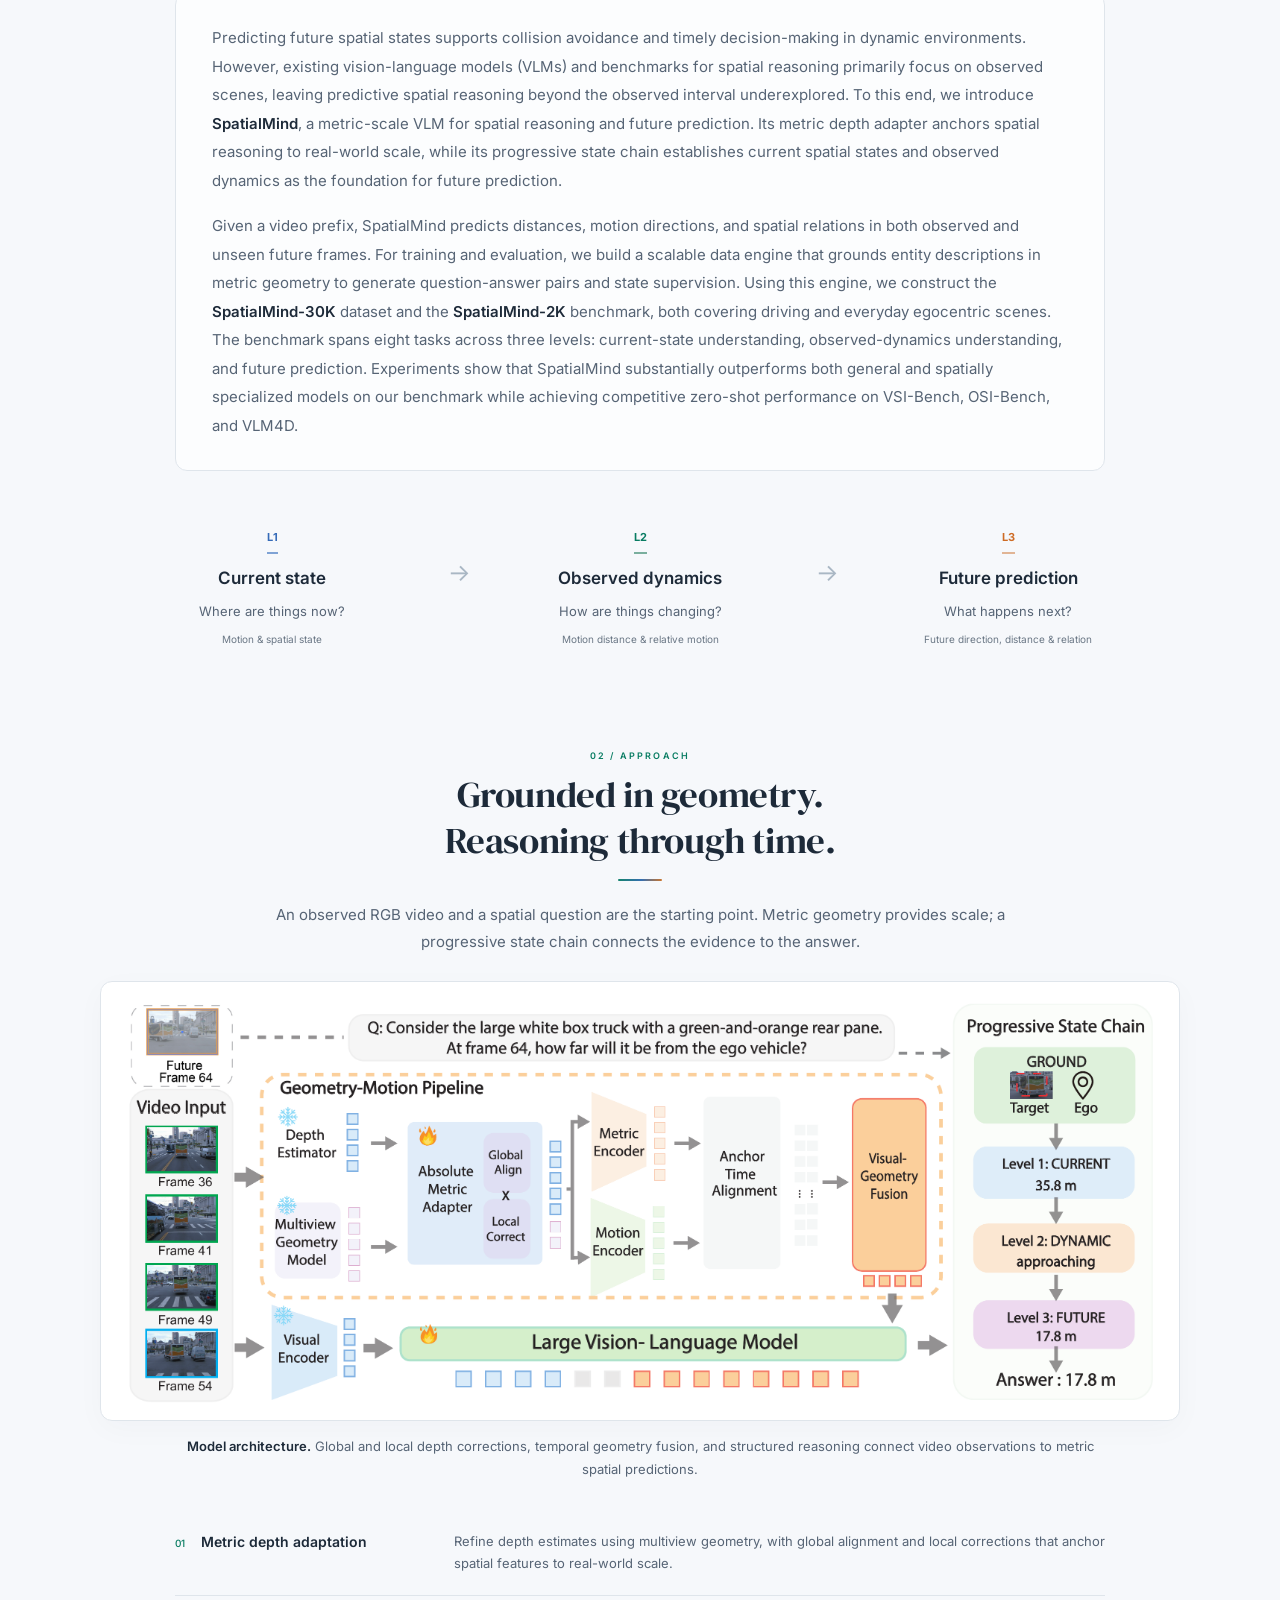
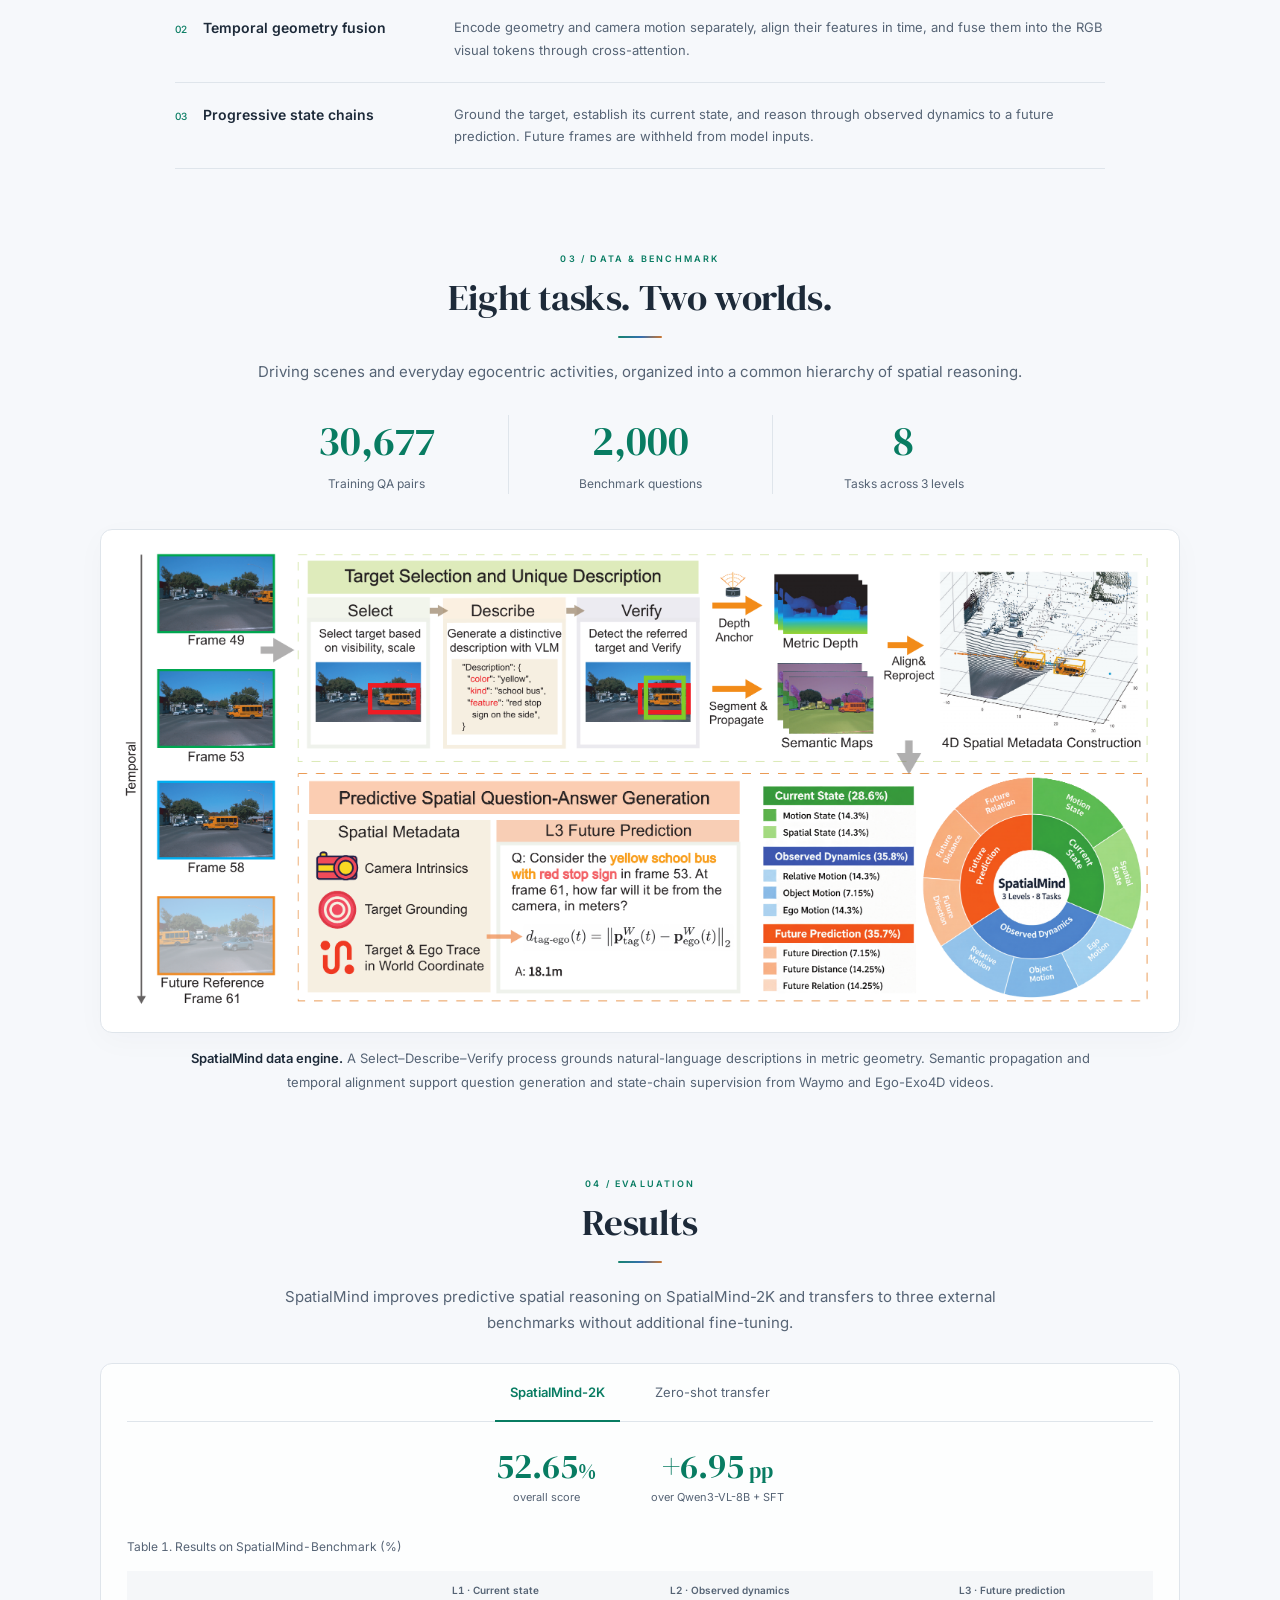
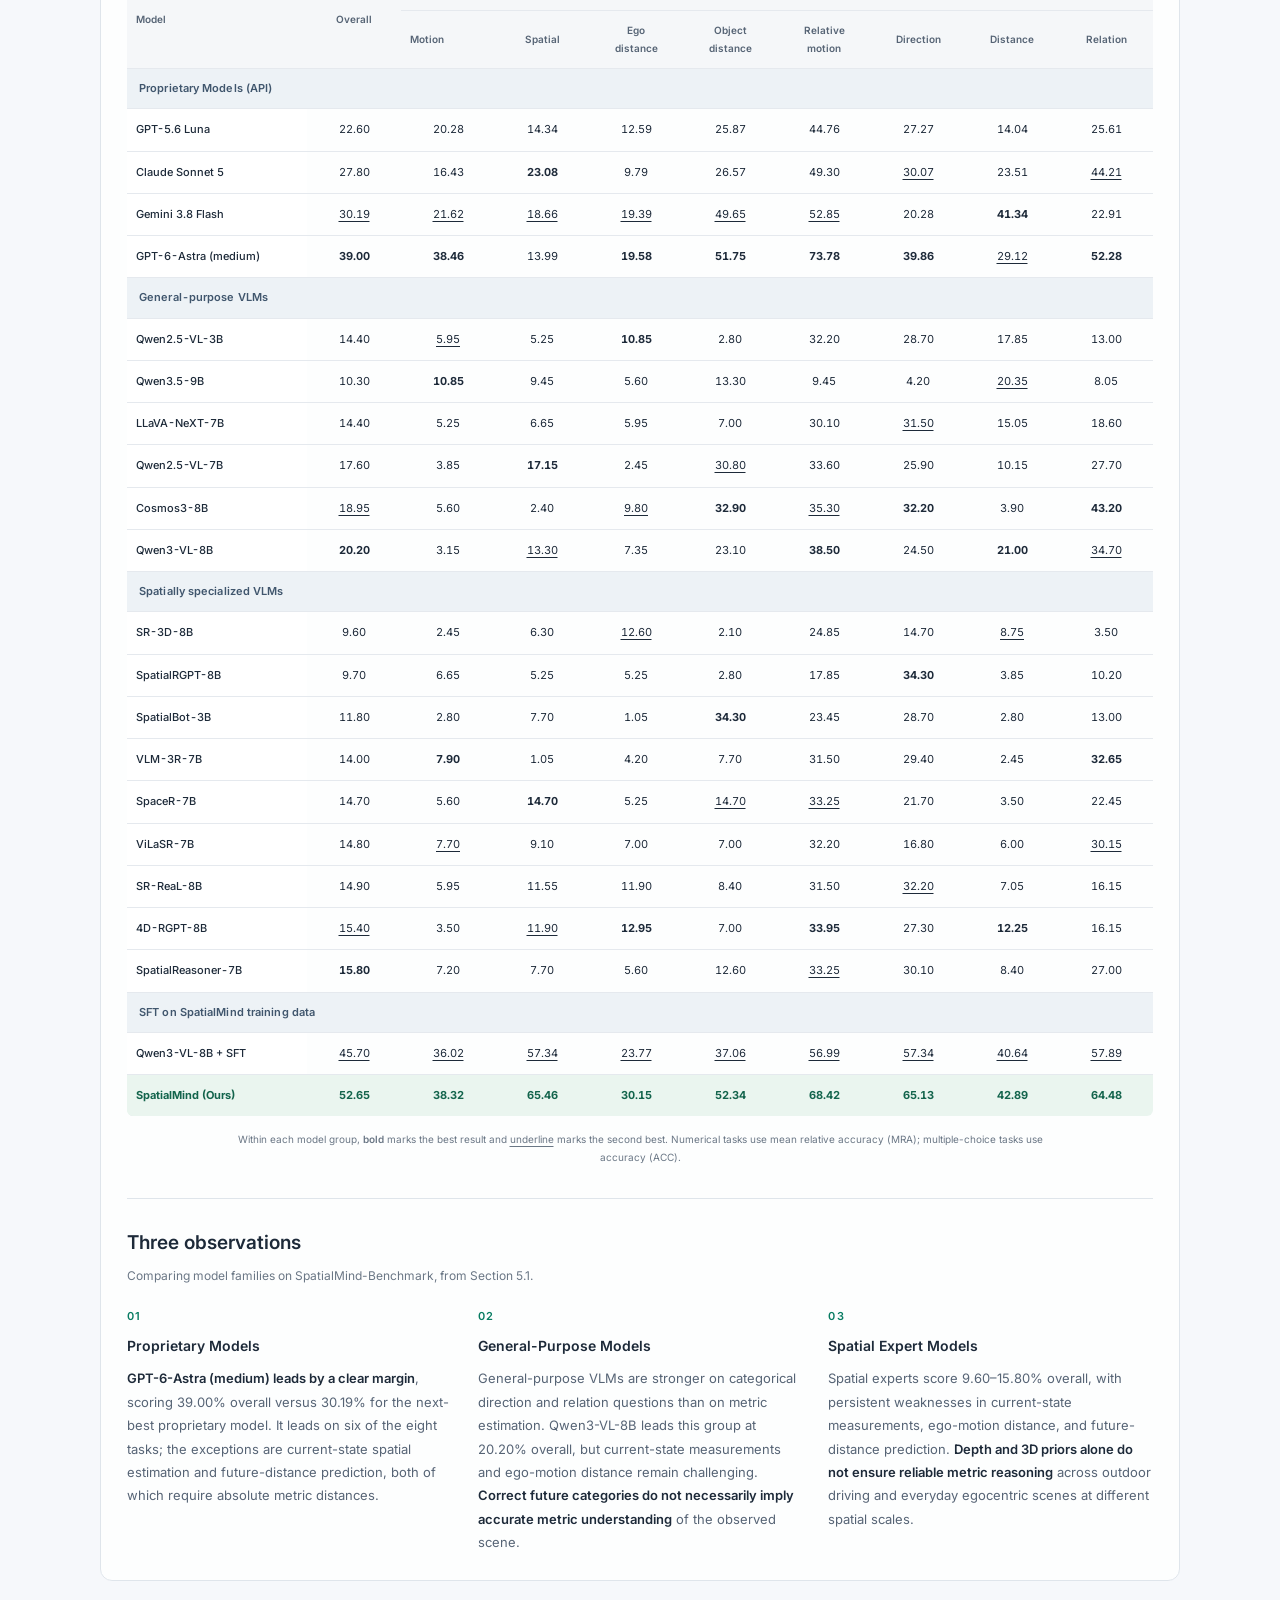
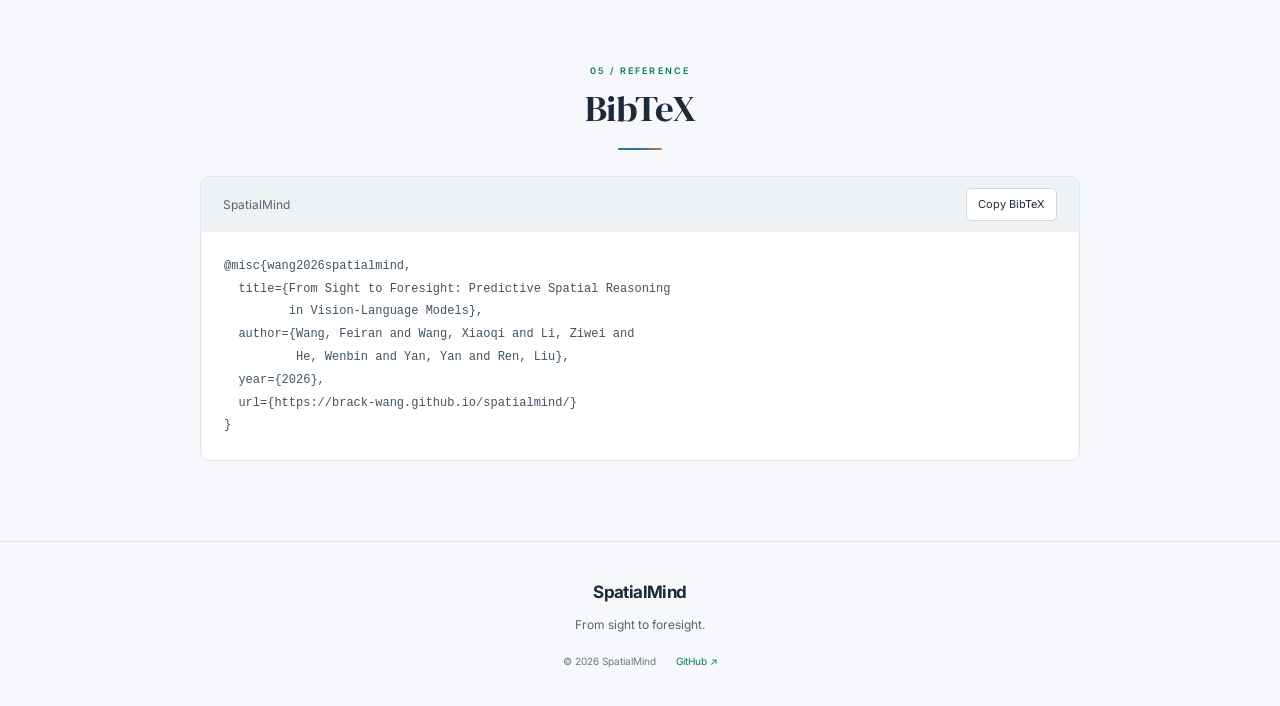
==== commit b5644632: "Publish full Table 1 and model-family observations" ====
--- a/index.html
+++ b/index.html
@@ -10,15 +10,15 @@
   <meta property="og:title" content="SpatialMind — From Sight to Foresight">
   <meta property="og:description" content="Predictive Spatial Reasoning in Vision-Language Models">
   <meta property="og:url" content="https://brack-wang.github.io/spatialmind/">
-  <meta property="og:image" content="https://brack-wang.github.io/spatialmind/assets/teaser.png">
+  <meta property="og:image" content="https://brack-wang.github.io/spatialmind/teaser.png">
   <meta name="twitter:card" content="summary_large_image">
   <link rel="canonical" href="https://brack-wang.github.io/spatialmind/">
-  <link rel="icon" href="static/favicon.svg" type="image/svg+xml">
+  <link rel="icon" href="favicon.svg" type="image/svg+xml">
   <link rel="preconnect" href="https://fonts.googleapis.com">
   <link rel="preconnect" href="https://fonts.gstatic.com" crossorigin>
   <link href="https://fonts.googleapis.com/css2?family=DM+Serif+Display&family=Inter:wght@400;500;600;700&display=swap" rel="stylesheet">
-  <link rel="stylesheet" href="static/style.css">
-  <script src="static/site.js" defer></script>
+  <link rel="stylesheet" href="style.css">
+  <script src="site.js" defer></script>
 </head>
 <body>
   <a class="skip-link" href="#main">Skip to content</a>
@@ -55,7 +55,7 @@
 
     <div class="container">
       <figure class="figure-block hero-figure">
-        <a class="figure-frame" href="assets/teaser.png" data-lightbox aria-label="Enlarge the SpatialMind overview"><img src="assets/teaser.png" width="2400" height="1398" alt="SpatialMind reasons from a current distance estimate through observed motion to future distance prediction. A driving example and an eight-task benchmark comparison illustrate the approach." fetchpriority="high"></a>
+        <a class="figure-frame" href="teaser.png" data-lightbox aria-label="Enlarge the SpatialMind overview"><img src="teaser.png" width="2400" height="1398" alt="SpatialMind reasons from a current distance estimate through observed motion to future distance prediction. A driving example and an eight-task benchmark comparison illustrate the approach." fetchpriority="high"></a>
         <figcaption><strong>From sight to foresight.</strong> SpatialMind connects current spatial states, observed dynamics, and future prediction in a shared reasoning framework.</figcaption>
       </figure>
     </div>
@@ -77,7 +77,7 @@
       <div class="section-heading"><span class="section-label">02 / APPROACH</span><h2 id="method-title">Grounded in geometry.<br>Reasoning through time.</h2></div>
       <p class="section-intro">An observed RGB video and a spatial question are the starting point. Metric geometry provides scale; a progressive state chain connects the evidence to the answer.</p>
       <figure class="figure-block">
-        <a class="figure-frame" href="assets/model.png" data-lightbox aria-label="Enlarge the model architecture"><img src="assets/model.png" width="2800" height="1083" loading="lazy" alt="SpatialMind architecture with metric depth refinement, separate geometry and motion encoders, anchor time alignment, visual-geometry fusion, and progressive state-chain reasoning."></a>
+        <a class="figure-frame" href="model.png" data-lightbox aria-label="Enlarge the model architecture"><img src="model.png" width="2800" height="1083" loading="lazy" alt="SpatialMind architecture with metric depth refinement, separate geometry and motion encoders, anchor time alignment, visual-geometry fusion, and progressive state-chain reasoning."></a>
         <figcaption><strong>Model architecture.</strong> Global and local depth corrections, temporal geometry fusion, and structured reasoning connect video observations to metric spatial predictions.</figcaption>
       </figure>
       <dl class="method-details">
@@ -92,7 +92,7 @@
       <p class="section-intro">Driving scenes and everyday egocentric activities, organized into a common hierarchy of spatial reasoning.</p>
       <div class="dataset-stats"><div><strong>30,677</strong><span>Training QA pairs</span></div><div><strong>2,000</strong><span>Benchmark questions</span></div><div><strong>8</strong><span>Tasks across 3 levels</span></div></div>
       <figure class="figure-block">
-        <a class="figure-frame" href="assets/data-engine.png" data-lightbox aria-label="Enlarge the data engine"><img src="assets/data-engine.png" width="2800" height="1257" loading="lazy" alt="The SpatialMind data engine links target selection and verified entity descriptions to metric geometry, temporal spatial metadata, and question-answer generation across eight tasks."></a>
+        <a class="figure-frame" href="data-engine.png" data-lightbox aria-label="Enlarge the data engine"><img src="data-engine.png" width="2800" height="1257" loading="lazy" alt="The SpatialMind data engine links target selection and verified entity descriptions to metric geometry, temporal spatial metadata, and question-answer generation across eight tasks."></a>
         <figcaption><strong>SpatialMind data engine.</strong> A Select–Describe–Verify process grounds natural-language descriptions in metric geometry. Semantic propagation and temporal alignment support question generation and state-chain supervision from Waymo and Ego-Exo4D videos.</figcaption>
       </figure>
     </section>
@@ -108,13 +108,67 @@
         <div id="panel-spatialmind" role="tabpanel" aria-labelledby="tab-spatialmind" tabindex="0">
           <div class="result-summary"><p><strong>52.65<span>%</span></strong> overall score</p><p><strong>+6.95<span> pp</span></strong> over Qwen3-VL-8B + SFT</p></div>
           <div class="table-scroll" tabindex="0" role="region" aria-label="SpatialMind-2K results, scroll horizontally for all tasks">
-            <table class="results-table"><caption>Selected results on SpatialMind-2K (%)</caption><thead><tr><th scope="col" rowspan="2">Model</th><th scope="col" rowspan="2">Overall</th><th scope="colgroup" colspan="2">L1 · Current state</th><th scope="colgroup" colspan="3">L2 · Observed dynamics</th><th scope="colgroup" colspan="3">L3 · Future prediction</th></tr><tr><th scope="col">Motion</th><th scope="col">Spatial</th><th scope="col">Ego dist.</th><th scope="col">Target dist.</th><th scope="col">Relative</th><th scope="col">Direction</th><th scope="col">Distance</th><th scope="col">Relation</th></tr></thead><tbody>
-              <tr><th scope="row">Qwen3-VL-8B</th><td>20.20</td><td>3.15</td><td>13.30</td><td>7.35</td><td>23.10</td><td>38.50</td><td>24.50</td><td>21.00</td><td>34.70</td></tr>
-              <tr><th scope="row">Qwen3-VL-8B + SFT</th><td>45.70</td><td>36.02</td><td>57.34</td><td>23.77</td><td>37.06</td><td>56.99</td><td>57.34</td><td>40.64</td><td>57.89</td></tr>
-              <tr class="ours"><th scope="row">SpatialMind</th><td>52.65</td><td>38.32</td><td>65.46</td><td>30.15</td><td>52.34</td><td>68.42</td><td>65.13</td><td>42.89</td><td>64.48</td></tr>
-            </tbody></table>
+            <table class="results-table benchmark-table" aria-describedby="benchmark-table-note">
+              <caption>Table 1. Results on SpatialMind-Benchmark (%)</caption>
+              <thead>
+                <tr><th scope="col" rowspan="2">Model</th><th scope="col" rowspan="2">Overall</th><th scope="colgroup" colspan="2">L1 · Current state</th><th scope="colgroup" colspan="3">L2 · Observed dynamics</th><th scope="colgroup" colspan="3">L3 · Future prediction</th></tr>
+                <tr><th scope="col">Motion</th><th scope="col">Spatial</th><th scope="col">Ego<br>distance</th><th scope="col">Object<br>distance</th><th scope="col">Relative<br>motion</th><th scope="col">Direction</th><th scope="col">Distance</th><th scope="col">Relation</th></tr>
+              </thead>
+              <tbody>
+                <tr class="model-group"><th colspan="10" scope="rowgroup"><span>Proprietary Models (API)</span></th></tr>
+                <tr><th scope="row">GPT-5.6 Luna</th><td>22.60</td><td>20.28</td><td>14.34</td><td>12.59</td><td>25.87</td><td>44.76</td><td>27.27</td><td>14.04</td><td>25.61</td></tr>
+                <tr><th scope="row">Claude Sonnet 5</th><td>27.80</td><td>16.43</td><td><strong>23.08</strong></td><td>9.79</td><td>26.57</td><td>49.30</td><td><span class="second-best">30.07</span></td><td>23.51</td><td><span class="second-best">44.21</span></td></tr>
+                <tr><th scope="row">Gemini 3.8 Flash</th><td><span class="second-best">30.19</span></td><td><span class="second-best">21.62</span></td><td><span class="second-best">18.66</span></td><td><span class="second-best">19.39</span></td><td><span class="second-best">49.65</span></td><td><span class="second-best">52.85</span></td><td>20.28</td><td><strong>41.34</strong></td><td>22.91</td></tr>
+                <tr><th scope="row">GPT-6-Astra (medium)</th><td><strong>39.00</strong></td><td><strong>38.46</strong></td><td>13.99</td><td><strong>19.58</strong></td><td><strong>51.75</strong></td><td><strong>73.78</strong></td><td><strong>39.86</strong></td><td><span class="second-best">29.12</span></td><td><strong>52.28</strong></td></tr>
+              </tbody>
+              <tbody>
+                <tr class="model-group"><th colspan="10" scope="rowgroup"><span>General-purpose VLMs</span></th></tr>
+                <tr><th scope="row">Qwen2.5-VL-3B</th><td>14.40</td><td><span class="second-best">5.95</span></td><td>5.25</td><td><strong>10.85</strong></td><td>2.80</td><td>32.20</td><td>28.70</td><td>17.85</td><td>13.00</td></tr>
+                <tr><th scope="row">Qwen3.5-9B</th><td>10.30</td><td><strong>10.85</strong></td><td>9.45</td><td>5.60</td><td>13.30</td><td>9.45</td><td>4.20</td><td><span class="second-best">20.35</span></td><td>8.05</td></tr>
+                <tr><th scope="row">LLaVA-NeXT-7B</th><td>14.40</td><td>5.25</td><td>6.65</td><td>5.95</td><td>7.00</td><td>30.10</td><td><span class="second-best">31.50</span></td><td>15.05</td><td>18.60</td></tr>
+                <tr><th scope="row">Qwen2.5-VL-7B</th><td>17.60</td><td>3.85</td><td><strong>17.15</strong></td><td>2.45</td><td><span class="second-best">30.80</span></td><td>33.60</td><td>25.90</td><td>10.15</td><td>27.70</td></tr>
+                <tr><th scope="row">Cosmos3-8B</th><td><span class="second-best">18.95</span></td><td>5.60</td><td>2.40</td><td><span class="second-best">9.80</span></td><td><strong>32.90</strong></td><td><span class="second-best">35.30</span></td><td><strong>32.20</strong></td><td>3.90</td><td><strong>43.20</strong></td></tr>
+                <tr><th scope="row">Qwen3-VL-8B</th><td><strong>20.20</strong></td><td>3.15</td><td><span class="second-best">13.30</span></td><td>7.35</td><td>23.10</td><td><strong>38.50</strong></td><td>24.50</td><td><strong>21.00</strong></td><td><span class="second-best">34.70</span></td></tr>
+              </tbody>
+              <tbody>
+                <tr class="model-group"><th colspan="10" scope="rowgroup"><span>Spatially specialized VLMs</span></th></tr>
+                <tr><th scope="row">SR-3D-8B</th><td>9.60</td><td>2.45</td><td>6.30</td><td><span class="second-best">12.60</span></td><td>2.10</td><td>24.85</td><td>14.70</td><td><span class="second-best">8.75</span></td><td>3.50</td></tr>
+                <tr><th scope="row">SpatialRGPT-8B</th><td>9.70</td><td>6.65</td><td>5.25</td><td>5.25</td><td>2.80</td><td>17.85</td><td><strong>34.30</strong></td><td>3.85</td><td>10.20</td></tr>
+                <tr><th scope="row">SpatialBot-3B</th><td>11.80</td><td>2.80</td><td>7.70</td><td>1.05</td><td><strong>34.30</strong></td><td>23.45</td><td>28.70</td><td>2.80</td><td>13.00</td></tr>
+                <tr><th scope="row">VLM-3R-7B</th><td>14.00</td><td><strong>7.90</strong></td><td>1.05</td><td>4.20</td><td>7.70</td><td>31.50</td><td>29.40</td><td>2.45</td><td><strong>32.65</strong></td></tr>
+                <tr><th scope="row">SpaceR-7B</th><td>14.70</td><td>5.60</td><td><strong>14.70</strong></td><td>5.25</td><td><span class="second-best">14.70</span></td><td><span class="second-best">33.25</span></td><td>21.70</td><td>3.50</td><td>22.45</td></tr>
+                <tr><th scope="row">ViLaSR-7B</th><td>14.80</td><td><span class="second-best">7.70</span></td><td>9.10</td><td>7.00</td><td>7.00</td><td>32.20</td><td>16.80</td><td>6.00</td><td><span class="second-best">30.15</span></td></tr>
+                <tr><th scope="row">SR-ReaL-8B</th><td>14.90</td><td>5.95</td><td>11.55</td><td>11.90</td><td>8.40</td><td>31.50</td><td><span class="second-best">32.20</span></td><td>7.05</td><td>16.15</td></tr>
+                <tr><th scope="row">4D-RGPT-8B</th><td><span class="second-best">15.40</span></td><td>3.50</td><td><span class="second-best">11.90</span></td><td><strong>12.95</strong></td><td>7.00</td><td><strong>33.95</strong></td><td>27.30</td><td><strong>12.25</strong></td><td>16.15</td></tr>
+                <tr><th scope="row">SpatialReasoner-7B</th><td><strong>15.80</strong></td><td>7.20</td><td>7.70</td><td>5.60</td><td>12.60</td><td><span class="second-best">33.25</span></td><td>30.10</td><td>8.40</td><td>27.00</td></tr>
+              </tbody>
+              <tbody>
+                <tr class="model-group"><th colspan="10" scope="rowgroup"><span>SFT on SpatialMind training data</span></th></tr>
+                <tr><th scope="row">Qwen3-VL-8B + SFT</th><td><span class="second-best">45.70</span></td><td><span class="second-best">36.02</span></td><td><span class="second-best">57.34</span></td><td><span class="second-best">23.77</span></td><td><span class="second-best">37.06</span></td><td><span class="second-best">56.99</span></td><td><span class="second-best">57.34</span></td><td><span class="second-best">40.64</span></td><td><span class="second-best">57.89</span></td></tr>
+                <tr class="ours"><th scope="row">SpatialMind (Ours)</th><td><strong>52.65</strong></td><td><strong>38.32</strong></td><td><strong>65.46</strong></td><td><strong>30.15</strong></td><td><strong>52.34</strong></td><td><strong>68.42</strong></td><td><strong>65.13</strong></td><td><strong>42.89</strong></td><td><strong>64.48</strong></td></tr>
+              </tbody>
+            </table>
           </div>
-          <p class="table-note">Numerical tasks use mean relative accuracy (MRA); multiple-choice tasks use accuracy (ACC), following the paper’s evaluation protocol.</p>
+          <p class="table-note" id="benchmark-table-note">Within each model group, <strong>bold</strong> marks the best result and <span class="second-best">underline</span> marks the second best. Numerical tasks use mean relative accuracy (MRA); multiple-choice tasks use accuracy (ACC).</p>
+          <p class="table-scroll-hint">Scroll horizontally to view all eight tasks.</p>
+          <section class="result-observations" aria-labelledby="observations-title">
+            <h3 id="observations-title">Three observations</h3>
+            <p class="observations-intro">Comparing model families on SpatialMind-Benchmark, from Section 5.1.</p>
+            <ol class="observation-list">
+              <li>
+                <h4>Proprietary Models</h4>
+                <p><strong>GPT-6-Astra (medium) leads by a clear margin</strong>, scoring 39.00% overall versus 30.19% for the next-best proprietary model. It leads on six of the eight tasks; the exceptions are current-state spatial estimation and future-distance prediction, both of which require absolute metric distances.</p>
+              </li>
+              <li>
+                <h4>General-Purpose Models</h4>
+                <p>General-purpose VLMs are stronger on categorical direction and relation questions than on metric estimation. Qwen3-VL-8B leads this group at 20.20% overall, but current-state measurements and ego-motion distance remain challenging. <strong>Correct future categories do not necessarily imply accurate metric understanding</strong> of the observed scene.</p>
+              </li>
+              <li>
+                <h4>Spatial Expert Models</h4>
+                <p>Spatial experts score 9.60–15.80% overall, with persistent weaknesses in current-state measurements, ego-motion distance, and future-distance prediction. <strong>Depth and 3D priors alone do not ensure reliable metric reasoning</strong> across outdoor driving and everyday egocentric scenes at different spatial scales.</p>
+              </li>
+            </ol>
+          </section>
         </div>
         <div id="panel-transfer" role="tabpanel" aria-labelledby="tab-transfer" tabindex="0" hidden>
           <div class="table-scroll" tabindex="0" role="region" aria-label="Zero-shot transfer results">
--- a/style.css
+++ b/style.css
@@ -0,0 +1,236 @@
+:root {
+  color-scheme: light;
+  --ink: #1d2a39;
+  --muted: #566475;
+  --light: #6a7785;
+  --green: #087c62;
+  --blue: #356bb8;
+  --orange: #ce6b24;
+  --line: #dfe5eb;
+  --paper: #fff;
+  --gradient: linear-gradient(110deg, #14846c 0%, #366fb1 53%, #cd762c 100%);
+}
+* { box-sizing: border-box; }
+html { scroll-behavior: smooth; scroll-padding-top: 90px; }
+body { margin: 0; background: #f6f8fb; color: var(--ink); font: 400 16px/1.75 "Inter", -apple-system, BlinkMacSystemFont, "Segoe UI", sans-serif; }
+body::before { content: ""; position: fixed; inset: 0; z-index: -1; background: radial-gradient(ellipse at 0% 20%, #d8eee44d, transparent 48%), radial-gradient(ellipse at 100% 30%, #f5e4d945, transparent 45%); pointer-events: none; }
+a { color: var(--green); text-decoration: none; text-underline-offset: 4px; }
+a:hover { text-decoration: underline; }
+button, a { -webkit-tap-highlight-color: transparent; }
+button { font: inherit; cursor: pointer; }
+button:disabled { cursor: default; }
+:focus-visible { outline: 3px solid #356bb8; outline-offset: 5px; }
+img { display: block; max-width: 100%; height: auto; }
+sup { font-size: .65em; line-height: 0; }
+strong { font-weight: 600; }
+[hidden] { display: none !important; }
+.container { width: min(1080px, calc(100% - 48px)); margin-inline: auto; }
+.skip-link { position: fixed; top: -80px; left: 16px; z-index: 200; padding: 8px 16px; background: white; border: 1px solid var(--green); }
+.skip-link:focus { top: 10px; }
+.site-header { position: sticky; top: 0; z-index: 20; background: #f6f8fbec; border-bottom: 1px solid #dfe5eb9c; backdrop-filter: blur(16px); }
+.nav-shell { max-width: 1240px; min-height: 68px; padding: 12px 28px; margin: auto; display: flex; align-items: center; justify-content: space-between; gap: 24px; }
+.wordmark { display: inline-flex; align-items: center; gap: 9px; font-size: 18px; font-weight: 700; letter-spacing: -.6px; color: var(--ink); }
+.wordmark:hover { text-decoration: none; }
+.brand-mark { display: flex; gap: 3px; align-items: center; }
+.brand-mark i { width: 5px; height: 14px; border-radius: 3px; background: var(--green); transform: skewY(-20deg); }
+.brand-mark i:nth-child(2) { height: 20px; background: var(--blue); }
+.brand-mark i:nth-child(3) { height: 26px; background: var(--orange); }
+nav { display: flex; align-items: center; gap: 28px; }
+nav a { color: var(--muted); font-size: 13px; font-weight: 500; transition: color .15s; }
+nav a:hover, nav a[aria-current] { color: var(--green); }
+.hero { text-align: center; padding-block: 56px 30px; }
+.eyebrow, .section-label { font-size: 10px; font-weight: 600; letter-spacing: 2.2px; color: var(--green); }
+.eyebrow { margin: 0 0 14px; }
+h1 { margin: 0; font-family: "DM Serif Display", Georgia, serif; font-weight: 400; line-height: 1.2; letter-spacing: -.8px; }
+.project-name { display: block; width: fit-content; margin: 0 auto 14px; font-size: clamp(48px, 7vw, 68px); background: var(--gradient); background-clip: text; -webkit-background-clip: text; color: transparent; }
+.paper-title { display: block; font-size: clamp(25px, 3.6vw, 38px); line-height: 1.22; max-width: 900px; margin: auto; }
+.authors { display: flex; flex-wrap: wrap; justify-content: center; gap: 5px 22px; margin: 26px 0 10px; font-size: 16px; }
+.authors > span { white-space: nowrap; }
+.authors a { color: var(--ink); }
+.authors sup { color: var(--green); padding-left: 2px; }
+.affiliations { display: flex; flex-wrap: wrap; justify-content: center; gap: 6px 26px; color: var(--muted); font-size: 14px; }
+.author-notes { display: flex; flex-wrap: wrap; justify-content: center; gap: 3px 18px; margin: 9px 0 23px; font-size: 11px; color: var(--light); }
+.hero-actions { display: flex; flex-wrap: wrap; gap: 12px; justify-content: center; }
+.button { display: inline-flex; justify-content: center; align-items: center; gap: 10px; min-height: 43px; padding: 9px 21px; border-radius: 8px; font-size: 13px; font-weight: 500; border: 1px solid transparent; transition: transform .2s, box-shadow .2s; }
+.button:hover { text-decoration: none; transform: translateY(-2px); box-shadow: 0 5px 15px #233d4512; }
+.button svg { width: 17px; height: 17px; }
+.button-primary { background: #1e5148; color: white; }
+.button-secondary { background: white; color: var(--ink); border-color: var(--line); }
+.release-note { margin: 12px 0 24px; color: var(--light); font-size: 11px; display: flex; align-items: center; justify-content: center; gap: 6px; }
+.release-note > span { width: 5px; height: 5px; border-radius: 50%; background: #94a59f; }
+.tldr { max-width: 830px; margin: 0 auto; font-size: 17px; line-height: 1.7; color: var(--muted); }
+.tldr strong { color: var(--green); font-size: 12px; letter-spacing: 1.5px; margin-right: 9px; }
+.tldr em { font-style: normal; color: var(--ink); }
+.figure-block { margin: 0; }
+.figure-frame { display: block; padding: 17px; border: 1px solid var(--line); border-radius: 12px; background: white; box-shadow: 0 8px 30px #22344707; overflow: hidden; cursor: zoom-in; }
+.figure-frame:hover { border-color: #a5bdb7; }
+.figure-frame img { width: 100%; }
+figcaption { max-width: 930px; margin: 14px auto 0; color: var(--muted); font-size: 13px; line-height: 1.8; text-align: center; }
+figcaption strong { color: var(--ink); }
+.section { padding-top: 82px; }
+.section-heading { text-align: center; margin-bottom: 26px; }
+.section-label { display: block; margin-bottom: 7px; font-size: 9px; }
+h2 { margin: 0; font: 400 clamp(28px, 3.6vw, 37px)/1.25 "DM Serif Display", Georgia, serif; letter-spacing: -.4px; }
+.section-heading::after { content: ""; display: block; margin: 16px auto 0; height: 2px; width: 44px; border-radius: 2px; background: var(--gradient); }
+.section-intro { max-width: 790px; margin: -5px auto 26px; text-align: center; color: var(--muted); font-size: 15px; }
+.paper-panel { background: #ffffffb3; border: 1px solid var(--line); border-radius: 12px; }
+.abstract-text { max-width: 930px; padding: 30px 36px; margin: auto; color: var(--muted); font-size: 15px; line-height: 1.9; }
+.abstract-text p { margin: 0; }
+.abstract-text p + p { margin-top: 17px; }
+.abstract-text strong { color: var(--ink); }
+.reasoning-levels { list-style: none; display: grid; grid-template-columns: repeat(3, 1fr); gap: 24px; padding: 0; margin: 35px 0 0; text-align: center; }
+.reasoning-levels li { position: relative; padding: 15px 10px; }
+.reasoning-levels li + li::before { content: "→"; position: absolute; left: -20px; top: 46px; color: #a9b7c4; font-size: 24px; }
+.level-index { display: inline-block; font-size: 11px; font-weight: 700; color: var(--blue); border-bottom: 2px solid #7fa3d5; padding-bottom: 4px; margin-bottom: 10px; }
+.reasoning-levels li:nth-child(2) .level-index { color: var(--green); border-color: #7aaf9e; }
+.reasoning-levels li:nth-child(3) .level-index { color: var(--orange); border-color: #e1b595; }
+.reasoning-levels h3 { font-size: 17px; font-weight: 600; margin: 0 0 7px; }
+.reasoning-levels p { font-size: 13px; margin: 0; color: var(--muted); }
+.reasoning-levels li > span:last-child { font-size: 10px; color: var(--light); }
+.method-details { max-width: 930px; margin: 28px auto 0; }
+.method-details > div { display: grid; grid-template-columns: 255px 1fr; gap: 24px; padding: 20px 0; border-bottom: 1px solid var(--line); }
+.method-details dt { font-size: 14px; font-weight: 600; }
+.method-details dt span { font-size: 10px; color: var(--green); margin-right: 12px; font-weight: 500; }
+.method-details dd { margin: 0; color: var(--muted); font-size: 13px; }
+.dataset-stats { display: grid; grid-template-columns: repeat(3, 1fr); max-width: 790px; margin: 30px auto 35px; }
+.dataset-stats > div { text-align: center; }
+.dataset-stats > div + div { border-left: 1px solid var(--line); }
+.dataset-stats strong { display: block; color: var(--green); font: 400 clamp(27px, 4vw, 41px)/1.3 "DM Serif Display", Georgia, serif; }
+.dataset-stats span { display: block; margin-top: 4px; font-size: 12px; color: var(--muted); }
+.results-tabs { background: #ffffffc9; border: 1px solid var(--line); border-radius: 12px; padding: 0 26px 15px; }
+.tab-list { display: flex; justify-content: center; gap: 20px; border-bottom: 1px solid var(--line); margin-bottom: 22px; }
+.tab-list button { border: 0; border-bottom: 2px solid transparent; background: transparent; padding: 17px 15px; font-size: 13px; color: var(--muted); margin-bottom: -1px; }
+.tab-list button[aria-selected="true"] { border-bottom-color: var(--green); color: var(--green); font-weight: 600; }
+.result-summary { display: flex; gap: 55px; justify-content: center; margin: 22px 0 28px; }
+.result-summary p { margin: 0; color: var(--muted); font-size: 11px; text-align: center; }
+.result-summary strong { display: block; font: 400 34px/1.3 "DM Serif Display", Georgia, serif; color: var(--green); }
+.result-summary strong span { font-size: 21px; }
+.table-scroll { max-width: 100%; overflow-x: auto; border-radius: 6px; }
+.results-table { width: 100%; border-collapse: collapse; font-size: 11px; font-variant-numeric: tabular-nums; }
+.results-table caption { text-align: left; padding: 0 0 14px; color: var(--muted); font-size: 12px; }
+.results-table td, .results-table th { text-align: center; padding: 11px 9px; white-space: nowrap; border-bottom: 1px solid #e5e9ee; }
+.results-table thead th { background: #f5f7f9; color: var(--muted); font-weight: 500; font-size: 10px; }
+.results-table th:first-child { text-align: left; }
+.results-table tbody th { font-weight: 500; }
+.results-table .ours { background: #eaf5ef; color: #13644c; font-weight: 600; }
+.results-table .ours th { font-weight: 700; }
+.results-table tbody tr:last-child > * { border-bottom: 0; }
+.table-note { text-align: center; font-size: 10px; color: var(--light); margin: 15px auto 8px; max-width: 850px; }
+.benchmark-table { min-width: 1000px; table-layout: fixed; }
+.benchmark-table thead th[rowspan]:first-child { width: 180px; position: sticky; left: 0; z-index: 2; box-shadow: 1px 0 0 #e5e9ee; }
+.benchmark-table thead th { font-weight: 600; }
+.benchmark-table tbody tr:last-child > * { border-bottom: 1px solid #e5e9ee; }
+.benchmark-table tbody:last-child tr:last-child > * { border-bottom: 0; }
+.benchmark-table .model-group th { padding: 10px 12px; background: #edf2f6; color: #40566d; font-size: 11px; font-weight: 600; letter-spacing: .1px; }
+.benchmark-table .model-group span { display: inline-block; position: sticky; left: 12px; }
+.benchmark-table tbody tr:not(.model-group) > th { position: sticky; left: 0; z-index: 1; background: #fff; box-shadow: 1px 0 0 #e5e9ee; }
+.benchmark-table tbody tr.ours > th { background: #eaf5ef; }
+.benchmark-table strong { font-weight: 700; }
+.second-best { text-decoration: underline; text-underline-offset: 3px; }
+.table-scroll-hint { display: none; margin: 8px 0 0; font-size: 11px; text-align: center; color: var(--muted); }
+.result-observations { margin: 32px 0 10px; padding-top: 27px; border-top: 1px solid var(--line); }
+.result-observations h3 { margin: 0 0 5px; color: var(--ink); font-size: 19px; font-weight: 600; }
+.observations-intro { margin: 0 0 21px; color: var(--light); font-size: 12px; }
+.observation-list { list-style: none; counter-reset: observation; display: grid; grid-template-columns: repeat(3, minmax(0, 1fr)); gap: 26px; margin: 0; padding: 0; }
+.observation-list li { counter-increment: observation; }
+.observation-list li::before { content: "0" counter(observation); display: block; margin-bottom: 8px; color: var(--green); font-size: 11px; font-weight: 600; letter-spacing: 1.2px; }
+.observation-list h4 { margin: 0 0 9px; font-size: 14px; font-weight: 600; }
+.observation-list p { margin: 0; color: var(--muted); font-size: 13px; line-height: 1.8; }
+.observation-list strong { color: var(--ink); font-weight: 600; }
+@media (max-width: 1100px) {
+  .table-scroll-hint { display: block; }
+}
+.transfer-table { margin-top: 32px; font-size: 13px; }
+.transfer-table th, .transfer-table td { padding: 18px 15px; }
+.transfer-table thead th { font-size: 11px; }
+.score { color: var(--green); font-weight: 700; }
+.citation-section { padding-bottom: 80px; }
+.citation-box { max-width: 880px; margin: auto; border: 1px solid var(--line); border-radius: 10px; overflow: hidden; background: #fff; }
+.citation-bar { display: flex; justify-content: space-between; align-items: center; gap: 16px; background: #eef2f5; padding: 11px 22px; font-size: 12px; color: var(--muted); }
+.copy-button { font-size: 11px; border: 1px solid #cfd8df; border-radius: 5px; background: white; color: var(--ink); padding: 6px 11px; min-height: 32px; }
+.copy-button:hover { border-color: var(--green); color: var(--green); }
+pre { margin: 0; overflow-x: auto; padding: 23px; font: 12px/1.9 ui-monospace, SFMono-Regular, Menlo, Consolas, monospace; color: #405362; }
+.copy-status { color: var(--green); font-size: 12px; padding: 0 23px; margin: 0; }
+.copy-status:not(:empty) { padding-bottom: 15px; }
+footer { border-top: 1px solid var(--line); text-align: center; padding: 36px 24px; }
+footer .wordmark { font-size: 17px; }
+footer p { margin: 6px 0 18px; color: var(--muted); font-size: 12px; }
+footer > div { display: flex; justify-content: center; flex-wrap: wrap; gap: 20px; color: var(--light); font-size: 10px; }
+dialog { width: min(1500px, calc(100% - 32px)); max-height: calc(100dvh - 32px); border: 1px solid var(--line); padding: 0 20px 15px; border-radius: 12px; background: white; box-shadow: 0 20px 100px #1020224d; }
+dialog::backdrop { background: #14232cbd; backdrop-filter: blur(4px); }
+.dialog-bar { position: sticky; top: 0; z-index: 1; display: flex; justify-content: space-between; align-items: center; padding: 10px 0; background: #fff; }
+.dialog-bar h2 { font: 500 13px "Inter", sans-serif; }
+.dialog-bar button { background: #f2f5f7; border: 0; border-radius: 50%; width: 38px; height: 38px; color: var(--ink); font-size: 27px; line-height: 1; }
+dialog img { max-height: calc(100dvh - 160px); width: 100%; object-fit: contain; }
+dialog > p { font-size: 12px; color: var(--muted); margin: 10px 0 0; }
+body.dialog-open { overflow: hidden; }
+@media (max-width: 760px) {
+  .container { width: calc(100% - 32px); }
+  .nav-shell { padding: 12px 16px; gap: 15px; }
+  nav { gap: 14px; }
+  nav a { font-size: 11px; }
+  .wordmark { font-size: 15px; }
+  .hero { padding-top: 38px; }
+  .paper-title { font-size: 29px; }
+  .authors { font-size: 14px; gap: 6px 18px; margin-top: 23px; }
+  .affiliations { font-size: 12px; gap: 5px 16px; }
+  .author-notes { font-size: 10px; }
+  .tldr { font-size: 15px; max-width: 600px; }
+  .figure-frame { padding: 10px; border-radius: 9px; }
+  figcaption { font-size: 12px; padding-inline: 5px; }
+  .section { padding-top: 60px; }
+  .abstract-text { padding: 23px; font-size: 14px; }
+  .reasoning-levels { gap: 9px; }
+  .reasoning-levels h3 { font-size: 14px; }
+  .reasoning-levels p { font-size: 11px; }
+  .reasoning-levels li > span:last-child { font-size: 9px; }
+  .reasoning-levels li + li::before { display: none; }
+  .method-details > div { grid-template-columns: 1fr; gap: 7px; padding: 17px 4px; }
+  .section-intro { font-size: 14px; }
+  .results-tabs { padding-inline: 16px; }
+  .observation-list { grid-template-columns: 1fr; gap: 22px; }
+  .observation-list li + li { padding-top: 20px; border-top: 1px solid var(--line); }
+  .result-observations { margin-top: 25px; }
+  .benchmark-table thead th[rowspan]:first-child { width: 165px; }
+  .citation-section { padding-bottom: 60px; }
+}
+@media (max-width: 460px) {
+  .nav-shell { flex-wrap: wrap; justify-content: center; gap: 7px; padding-block: 9px; }
+  nav { width: 100%; justify-content: center; gap: 24px; }
+  nav a { font-size: 10px; }
+  .brand-mark i { height: 10px; }
+  .brand-mark i:nth-child(2) { height: 14px; }
+  .brand-mark i:nth-child(3) { height: 18px; }
+  .hero { padding-top: 31px; }
+  .eyebrow { font-size: 8px; letter-spacing: 1.7px; }
+  .project-name { font-size: 49px; margin-bottom: 17px; }
+  .paper-title { font-size: 25px; }
+  .desktop-break { display: none; }
+  .authors { font-size: 13px; gap: 8px 16px; }
+  .affiliations { flex-direction: column; gap: 1px; }
+  .author-notes { font-size: 9px; max-width: 290px; margin-inline: auto; }
+  .hero-actions { gap: 8px; }
+  .button { padding-inline: 14px; font-size: 11px; }
+  .tldr { font-size: 14px; }
+  .figure-frame { padding: 7px; }
+  h2 { font-size: 28px; }
+  .abstract-text { padding: 21px; font-size: 13px; }
+  .reasoning-levels { grid-template-columns: 1fr; text-align: left; gap: 0; margin-top: 22px; }
+  .reasoning-levels li { padding: 12px 12px 14px 57px; border-bottom: 1px solid var(--line); }
+  .reasoning-levels .level-index { position: absolute; left: 10px; top: 17px; }
+  .reasoning-levels h3 { margin-bottom: 2px; font-size: 15px; }
+  .dataset-stats span { font-size: 10px; max-width: 86px; margin-inline: auto; }
+  .dataset-stats strong { font-size: 29px; }
+  .tab-list { gap: 5px; }
+  .tab-list button { padding-inline: 9px; font-size: 12px; }
+  .result-summary { gap: 24px; }
+  .result-summary strong { font-size: 30px; }
+  .result-summary p { font-size: 9px; }
+  .citation-bar { padding-inline: 15px; }
+  pre { padding: 17px; font-size: 11px; }
+  dialog { padding-inline: 12px; }
+}
+@media (prefers-reduced-motion: reduce) {
+  html { scroll-behavior: auto; }
+  *, *::before, *::after { transition: none !important; }
+}
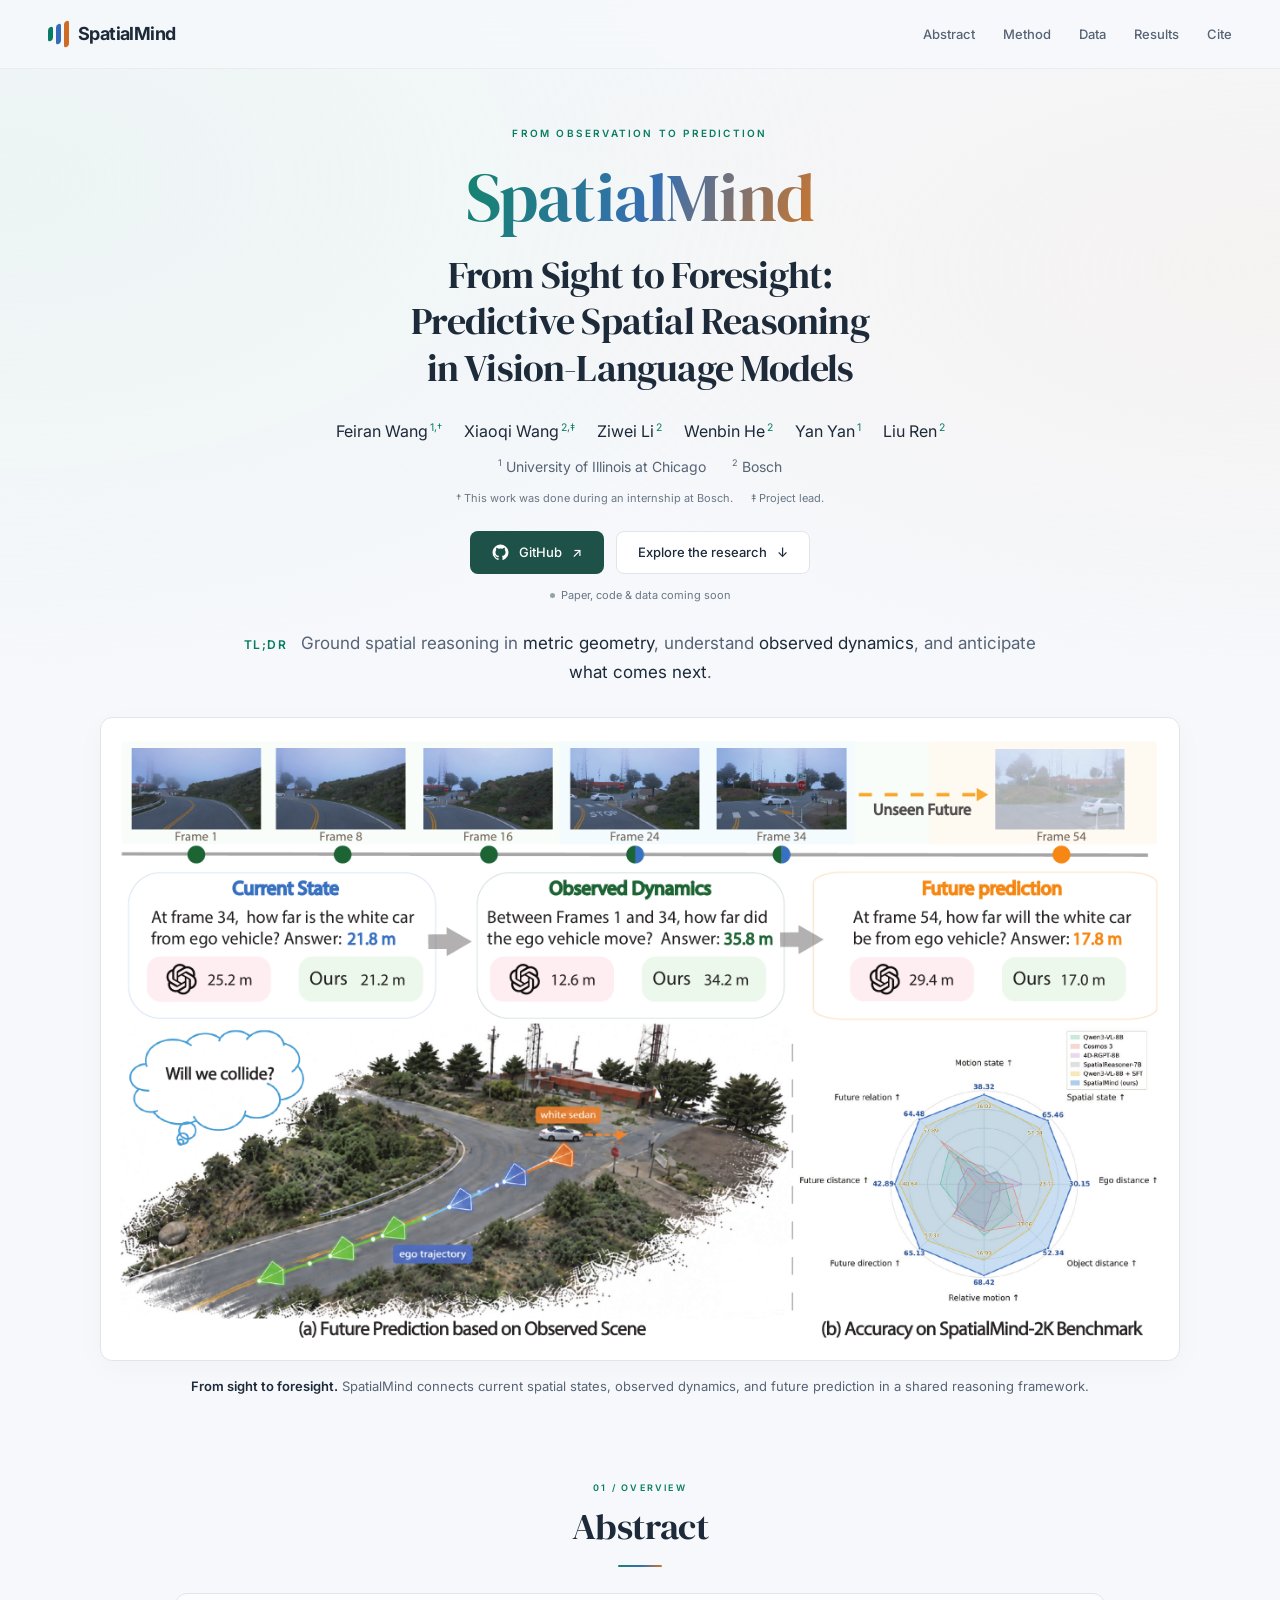
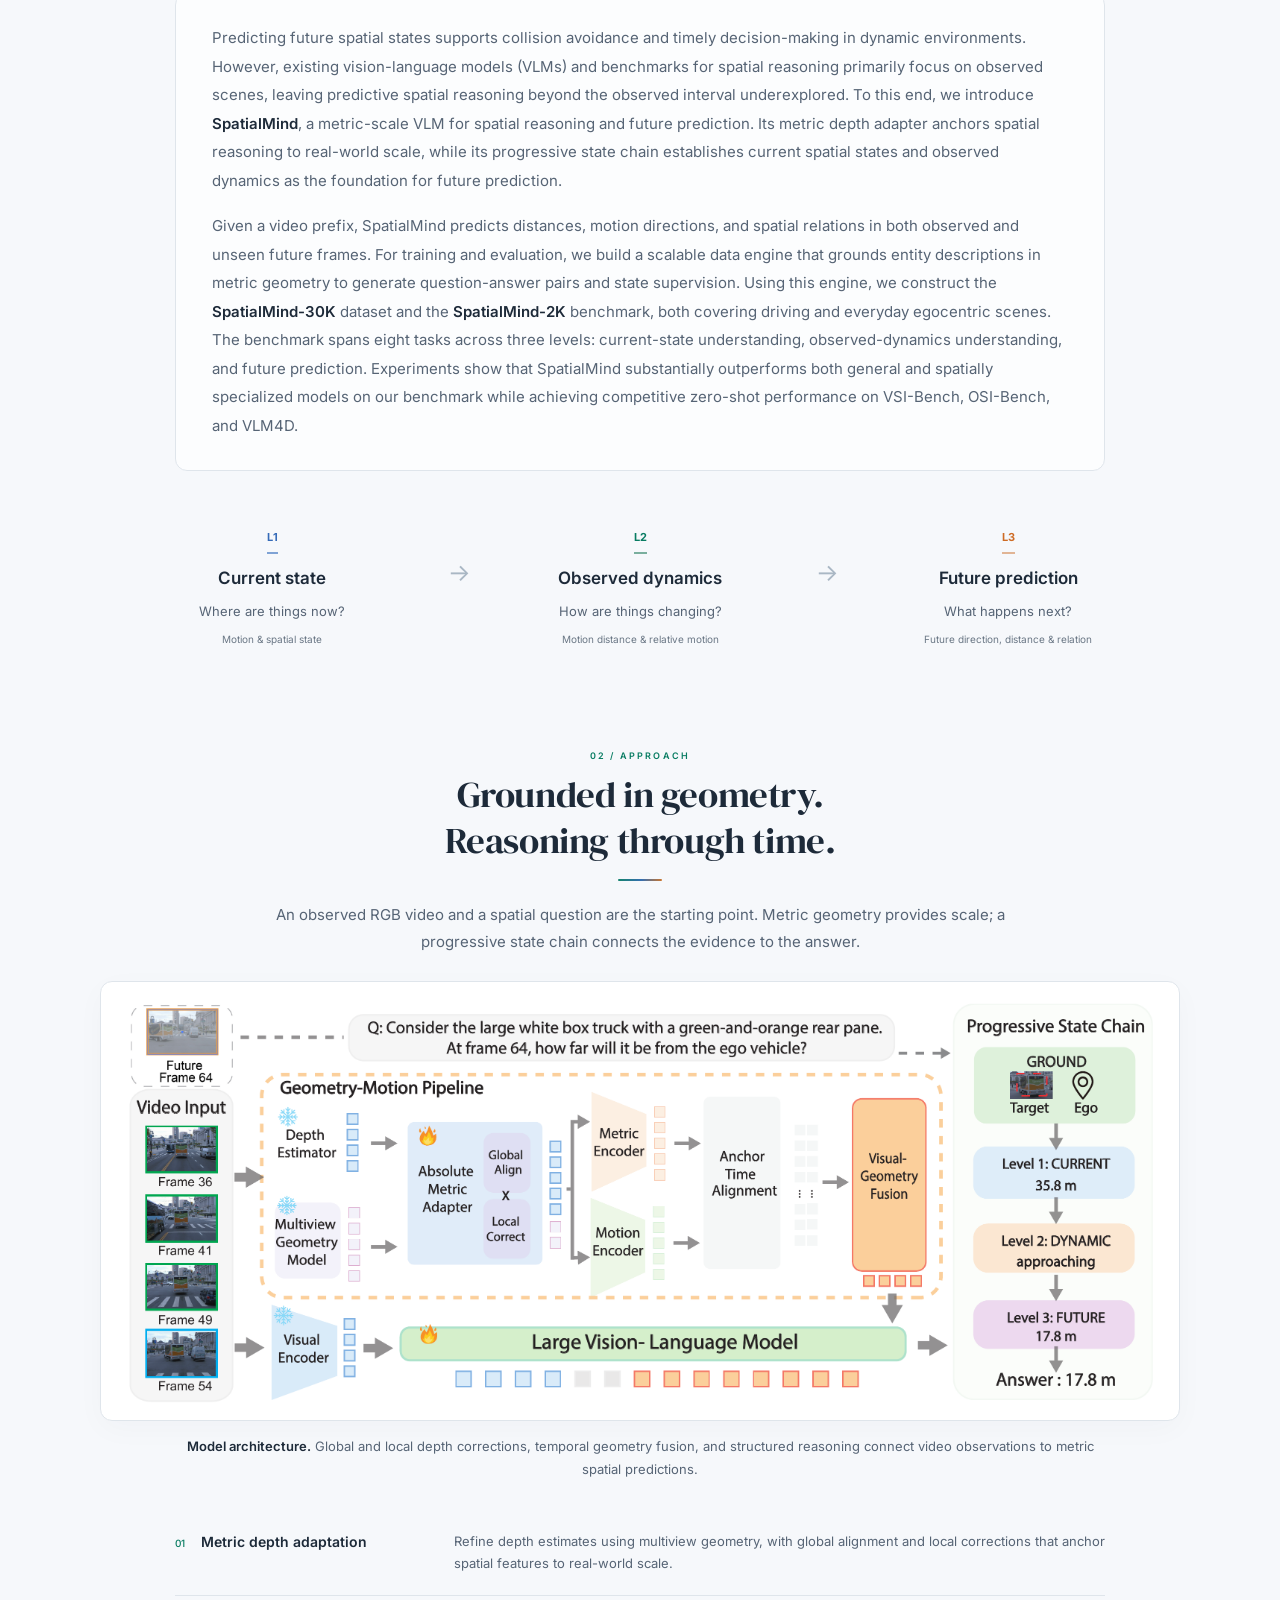
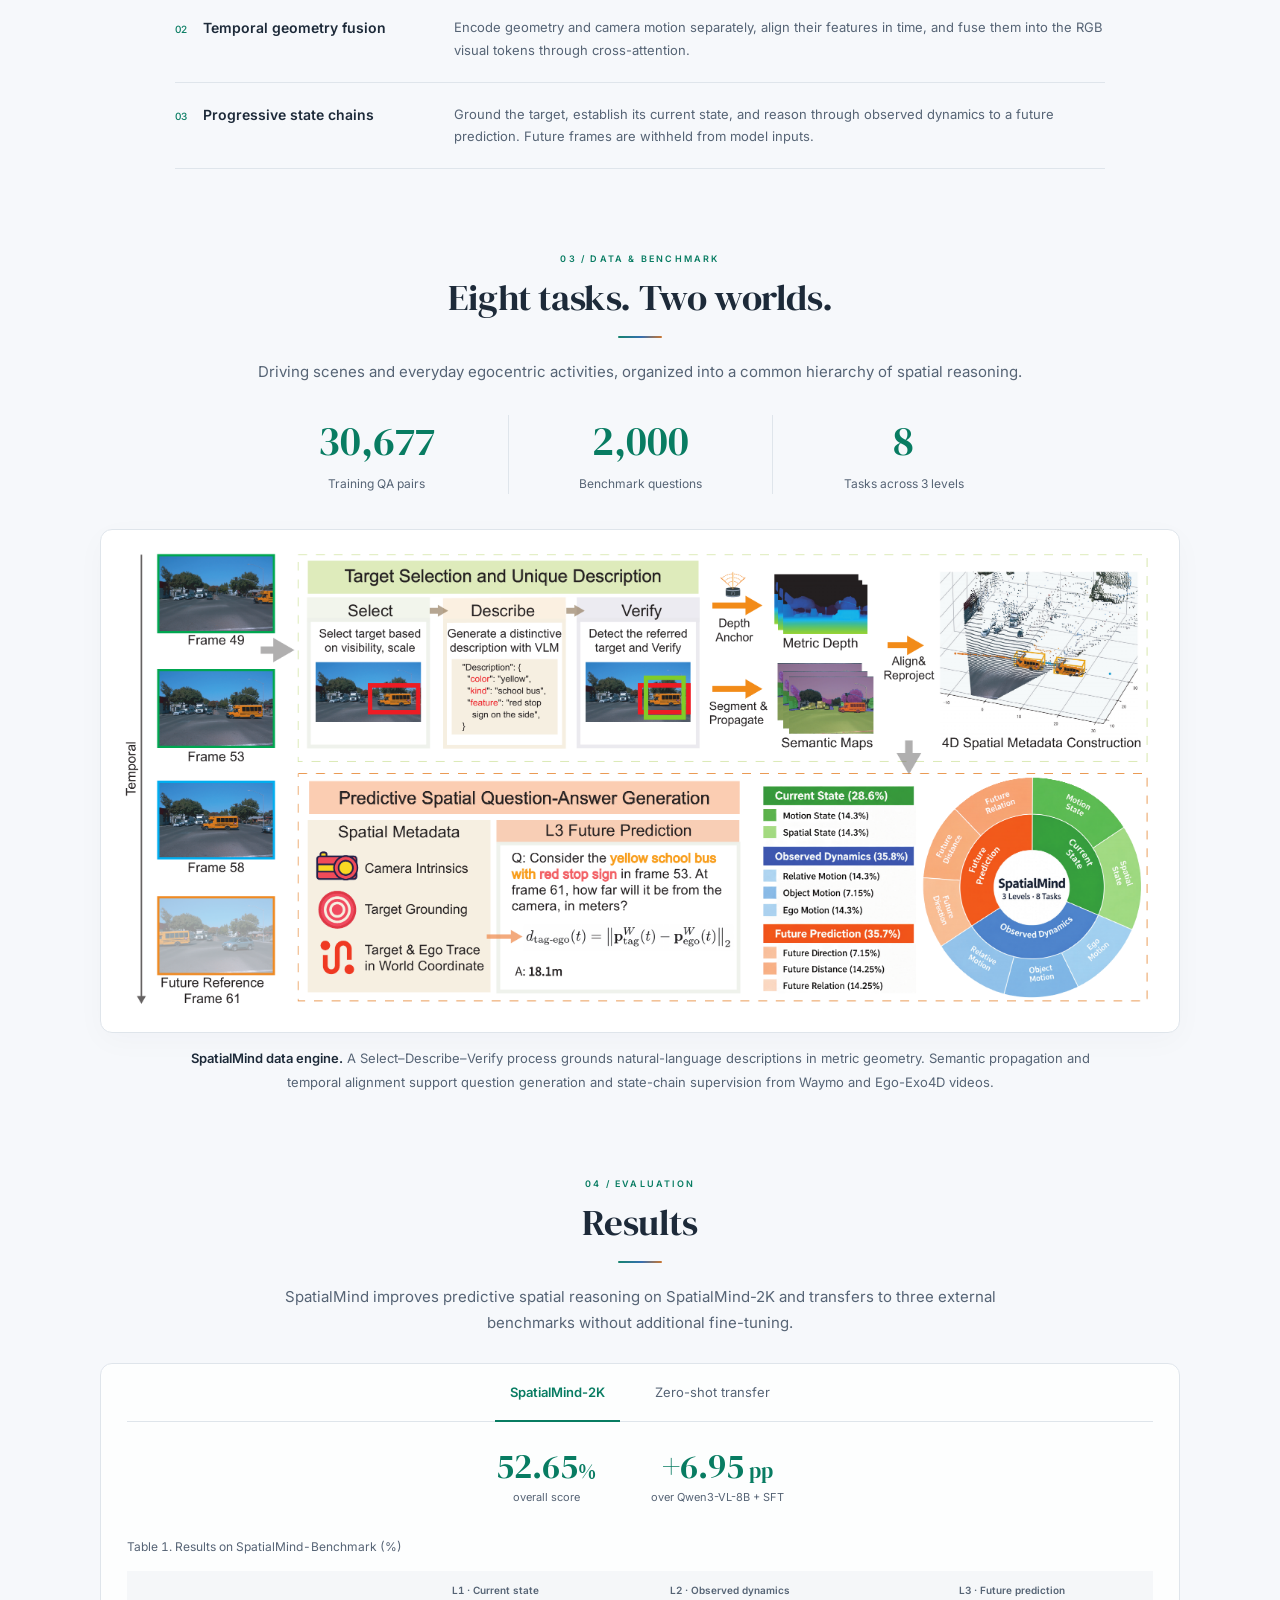
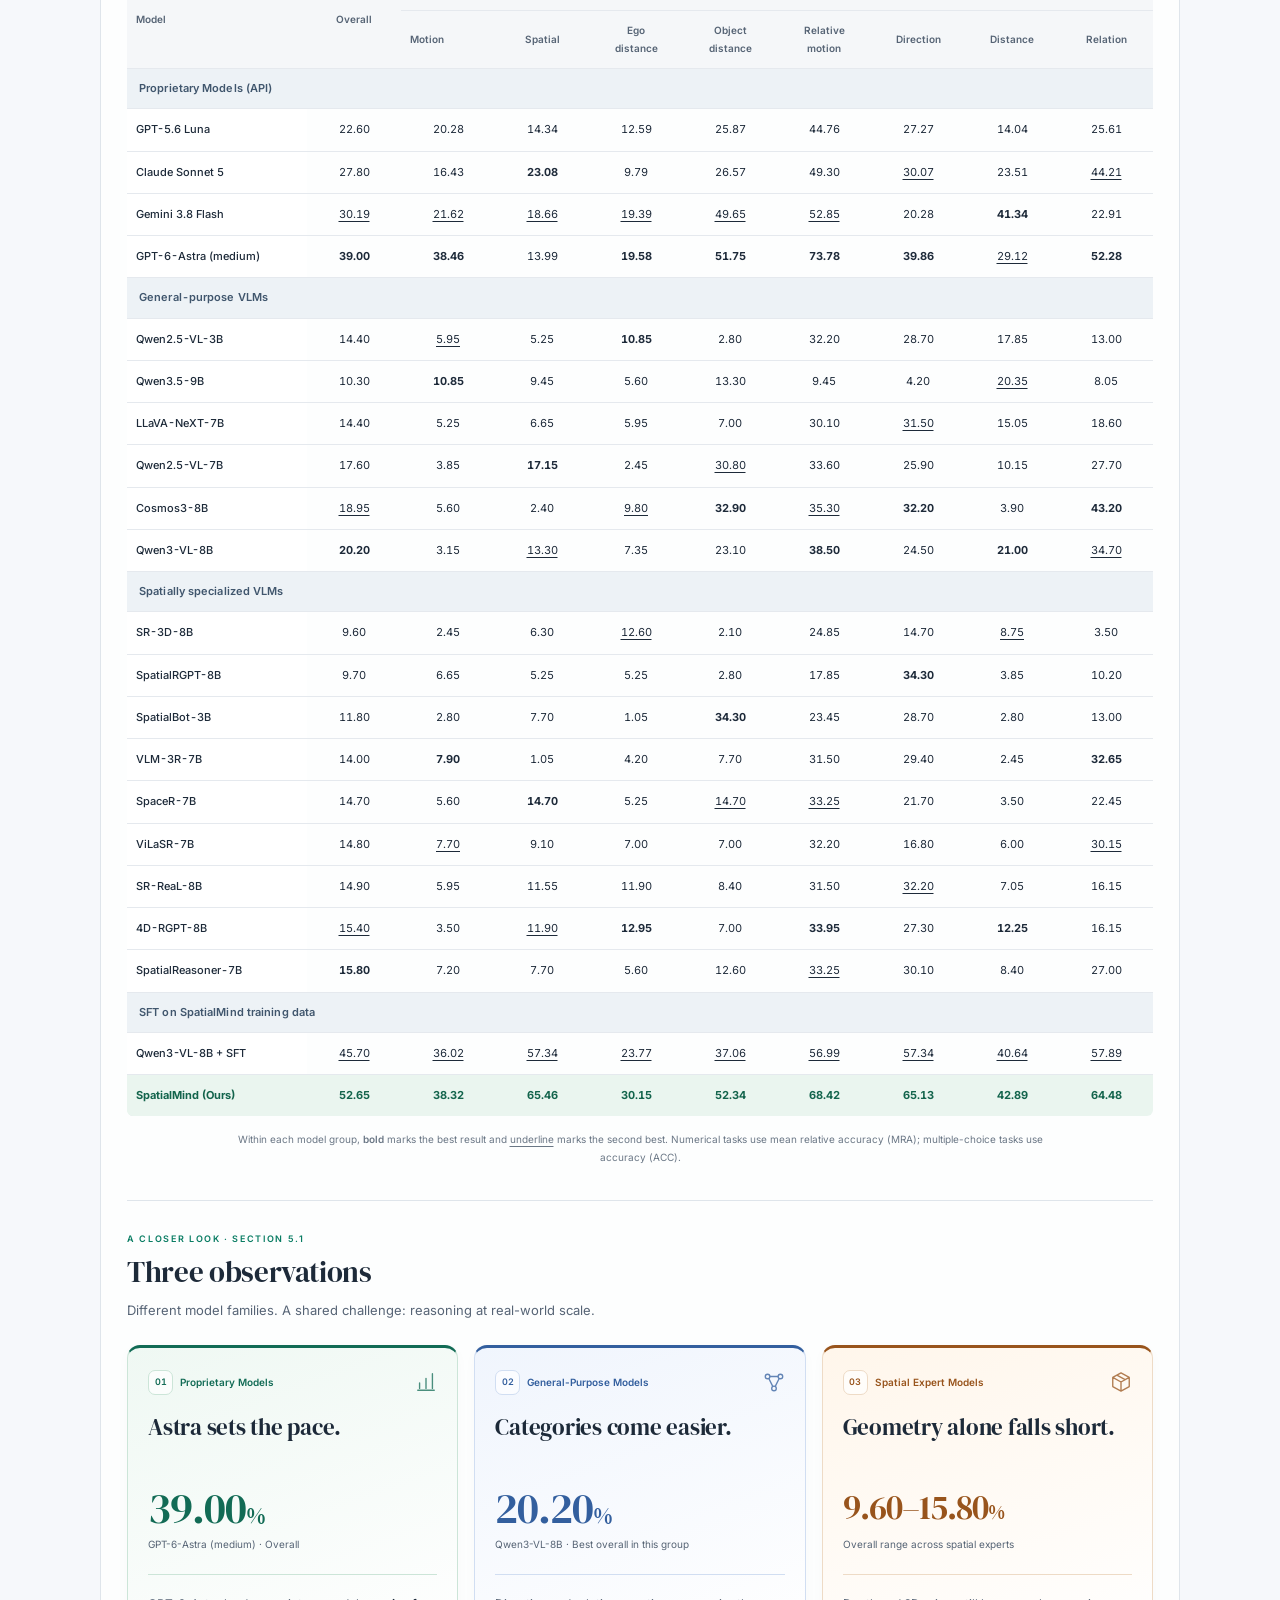
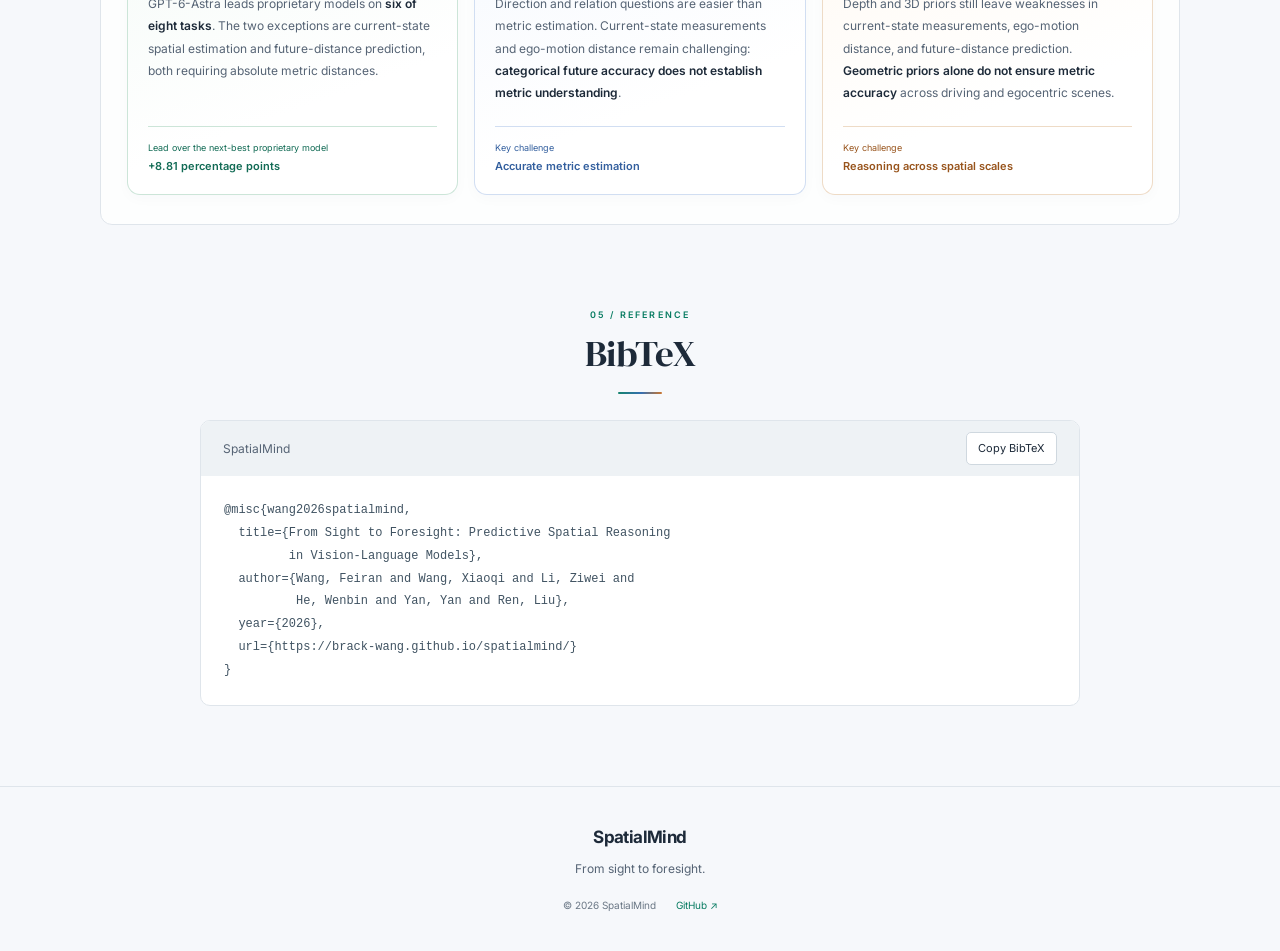
==== commit fdbabe95: "Publish redesigned insights and zero-shot transfer explanations" ====
--- a/index.html
+++ b/index.html
@@ -152,20 +152,28 @@
           <p class="table-note" id="benchmark-table-note">Within each model group, <strong>bold</strong> marks the best result and <span class="second-best">underline</span> marks the second best. Numerical tasks use mean relative accuracy (MRA); multiple-choice tasks use accuracy (ACC).</p>
           <p class="table-scroll-hint">Scroll horizontally to view all eight tasks.</p>
           <section class="result-observations" aria-labelledby="observations-title">
-            <h3 id="observations-title">Three observations</h3>
-            <p class="observations-intro">Comparing model families on SpatialMind-Benchmark, from Section 5.1.</p>
-            <ol class="observation-list">
-              <li>
-                <h4>Proprietary Models</h4>
-                <p><strong>GPT-6-Astra (medium) leads by a clear margin</strong>, scoring 39.00% overall versus 30.19% for the next-best proprietary model. It leads on six of the eight tasks; the exceptions are current-state spatial estimation and future-distance prediction, both of which require absolute metric distances.</p>
-              </li>
-              <li>
-                <h4>General-Purpose Models</h4>
-                <p>General-purpose VLMs are stronger on categorical direction and relation questions than on metric estimation. Qwen3-VL-8B leads this group at 20.20% overall, but current-state measurements and ego-motion distance remain challenging. <strong>Correct future categories do not necessarily imply accurate metric understanding</strong> of the observed scene.</p>
-              </li>
-              <li>
-                <h4>Spatial Expert Models</h4>
-                <p>Spatial experts score 9.60–15.80% overall, with persistent weaknesses in current-state measurements, ego-motion distance, and future-distance prediction. <strong>Depth and 3D priors alone do not ensure reliable metric reasoning</strong> across outdoor driving and everyday egocentric scenes at different spatial scales.</p>
+            <div class="insights-heading"><p class="insights-kicker">A CLOSER LOOK · SECTION 5.1</p><h3 id="observations-title">Three observations</h3><p class="observations-intro">Different model families. A shared challenge: reasoning at real-world scale.</p></div>
+            <ol class="observation-list" role="list">
+              <li class="insight-card insight-tone-1">
+                <div class="insight-card-top"><span class="insight-category"><span class="insight-index">01</span>Proprietary Models</span><svg viewBox="0 0 24 24" fill="none" stroke="currentColor" stroke-width="1.5" stroke-linecap="round" stroke-linejoin="round" aria-hidden="true"><path d="M5 19V13M12 19V8M19 19V3M3 21h18"/></svg></div>
+                <h4>Astra sets the pace.</h4>
+                <div class="insight-metric"><p class="insight-value">39.00<span>%</span></p><p class="insight-metric-label">GPT-6-Astra (medium) · Overall</p></div>
+                <p class="insight-copy">GPT-6-Astra leads proprietary models on <strong>six of eight tasks</strong>. The two exceptions are current-state spatial estimation and future-distance prediction, both requiring absolute metric distances.</p>
+                <p class="insight-footer"><span>Lead over the next-best proprietary model</span><strong>+8.81 percentage points</strong></p>
+              </li>
+              <li class="insight-card insight-tone-2">
+                <div class="insight-card-top"><span class="insight-category"><span class="insight-index">02</span>General-Purpose Models</span><svg viewBox="0 0 24 24" fill="none" stroke="currentColor" stroke-width="1.5" stroke-linecap="round" stroke-linejoin="round" aria-hidden="true"><circle cx="5" cy="6" r="2.5"/><circle cx="19" cy="6" r="2.5"/><circle cx="12" cy="19" r="2.5"/><path d="M8 6h8M6.5 8.5l4 8M17.5 8.5l-4 8"/></svg></div>
+                <h4>Categories come easier.</h4>
+                <div class="insight-metric"><p class="insight-value">20.20<span>%</span></p><p class="insight-metric-label">Qwen3-VL-8B · Best overall in this group</p></div>
+                <p class="insight-copy">Direction and relation questions are easier than metric estimation. Current-state measurements and ego-motion distance remain challenging: <strong>categorical future accuracy does not establish metric understanding</strong>.</p>
+                <p class="insight-footer"><span>Key challenge</span><strong>Accurate metric estimation</strong></p>
+              </li>
+              <li class="insight-card insight-tone-3">
+                <div class="insight-card-top"><span class="insight-category"><span class="insight-index">03</span>Spatial Expert Models</span><svg viewBox="0 0 24 24" fill="none" stroke="currentColor" stroke-width="1.5" stroke-linecap="round" stroke-linejoin="round" aria-hidden="true"><path d="m12 2 9 5v10l-9 5-9-5V7l9-5Z M3 7l9 5 9-5M12 12v10M7.5 4.5l9 5"/></svg></div>
+                <h4>Geometry alone falls short.</h4>
+                <div class="insight-metric"><p class="insight-value insight-value-wide">9.60–15.80<span>%</span></p><p class="insight-metric-label">Overall range across spatial experts</p></div>
+                <p class="insight-copy">Depth and 3D priors still leave weaknesses in current-state measurements, ego-motion distance, and future-distance prediction. <strong>Geometric priors alone do not ensure metric accuracy</strong> across driving and egocentric scenes.</p>
+                <p class="insight-footer"><span>Key challenge</span><strong>Reasoning across spatial scales</strong></p>
               </li>
             </ol>
           </section>
@@ -179,6 +187,32 @@
             </tbody></table>
           </div>
           <p class="table-note">Each benchmark retains its original scoring convention. Scores across different benchmarks are not directly comparable.</p>
+          <section class="result-observations" aria-labelledby="transfer-observations-title">
+            <div class="insights-heading"><p class="insights-kicker">BEYOND OUR BENCHMARK · SECTION 5.2</p><h3 id="transfer-observations-title">What transfers to new scenes?</h3><p class="observations-intro">Three external benchmarks, evaluated without additional fine-tuning.</p></div>
+            <ol class="observation-list" role="list">
+              <li class="insight-card insight-tone-1">
+                <div class="insight-card-top"><span class="insight-category"><span class="insight-index">01</span>VSI-Bench</span><svg viewBox="0 0 24 24" fill="none" stroke="currentColor" stroke-width="1.5" stroke-linecap="round" stroke-linejoin="round" aria-hidden="true"><path d="M5 19V13M12 19V8M19 19V3M3 21h18"/></svg></div>
+                <h4>Metric understanding transfers indoors.</h4>
+                <div class="insight-metric"><p class="insight-value">+4.4<span> pp</span></p><p class="insight-metric-label">Measurement gain over the best competitor</p></div>
+                <p class="insight-copy">SpatialMind leads measurement (<strong>52.1</strong>) and spatiotemporal reasoning (<strong>52.4</strong>) among the compared models, gaining 4.4 and 3.8 points, respectively. Overall performance remains competitive at 46.4.</p>
+                <p class="insight-footer"><span>Strongest results</span><strong>Measurement + spatiotemporal</strong></p>
+              </li>
+              <li class="insight-card insight-tone-2">
+                <div class="insight-card-top"><span class="insight-category"><span class="insight-index">02</span>OSI-Bench</span><svg viewBox="0 0 24 24" fill="none" stroke="currentColor" stroke-width="1.5" stroke-linecap="round" stroke-linejoin="round" aria-hidden="true"><circle cx="5" cy="6" r="2.5"/><circle cx="19" cy="6" r="2.5"/><circle cx="12" cy="19" r="2.5"/><path d="M8 6h8M6.5 8.5l4 8M17.5 8.5l-4 8"/></svg></div>
+                <h4>Stronger open-world spatial inference.</h4>
+                <div class="insight-metric"><p class="insight-value">+2.8<span> pp</span></p><p class="insight-metric-label">Overall gain over Qwen3-VL-32B</p></div>
+                <p class="insight-copy">SpatialMind achieves the highest overall (<strong>35.0</strong>) and static (<strong>30.2</strong>) scores among the compared models. Dynamic reasoning stays competitive at 33.4, versus 34.9 for Qwen3-VL-32B.</p>
+                <p class="insight-footer"><span>Strongest results</span><strong>Overall + static reasoning</strong></p>
+              </li>
+              <li class="insight-card insight-tone-3">
+                <div class="insight-card-top"><span class="insight-category"><span class="insight-index">03</span>VLM4D</span><svg viewBox="0 0 24 24" fill="none" stroke="currentColor" stroke-width="1.5" stroke-linecap="round" stroke-linejoin="round" aria-hidden="true"><path d="m12 2 9 5v10l-9 5-9-5V7l9-5Z M3 7l9 5 9-5M12 12v10M7.5 4.5l9 5"/></svg></div>
+                <h4>Motion reasoning across visual domains.</h4>
+                <div class="insight-metric"><p class="insight-value">+1.0<span> pp</span></p><p class="insight-metric-label">Overall gain over 4D-RGPT-8B</p></div>
+                <p class="insight-copy">SpatialMind leads overall at <strong>53.4</strong>, with the best scores on both real (<strong>53.5</strong>) and synthetic (<strong>52.9</strong>) videos among the compared models. The gains support transfer to motion and perspective understanding.</p>
+                <p class="insight-footer"><span>Strongest results</span><strong>Real + synthetic videos</strong></p>
+              </li>
+            </ol>
+          </section>
         </div>
       </div>
     </section>
--- a/style.css
+++ b/style.css
@@ -128,15 +128,31 @@
 .benchmark-table strong { font-weight: 700; }
 .second-best { text-decoration: underline; text-underline-offset: 3px; }
 .table-scroll-hint { display: none; margin: 8px 0 0; font-size: 11px; text-align: center; color: var(--muted); }
-.result-observations { margin: 32px 0 10px; padding-top: 27px; border-top: 1px solid var(--line); }
-.result-observations h3 { margin: 0 0 5px; color: var(--ink); font-size: 19px; font-weight: 600; }
-.observations-intro { margin: 0 0 21px; color: var(--light); font-size: 12px; }
-.observation-list { list-style: none; counter-reset: observation; display: grid; grid-template-columns: repeat(3, minmax(0, 1fr)); gap: 26px; margin: 0; padding: 0; }
-.observation-list li { counter-increment: observation; }
-.observation-list li::before { content: "0" counter(observation); display: block; margin-bottom: 8px; color: var(--green); font-size: 11px; font-weight: 600; letter-spacing: 1.2px; }
-.observation-list h4 { margin: 0 0 9px; font-size: 14px; font-weight: 600; }
-.observation-list p { margin: 0; color: var(--muted); font-size: 13px; line-height: 1.8; }
-.observation-list strong { color: var(--ink); font-weight: 600; }
+.result-observations { margin: 34px 0 14px; padding-top: 30px; border-top: 1px solid var(--line); }
+.insights-heading { margin-bottom: 24px; }
+.insights-kicker { margin: 0 0 8px; color: var(--green); font-size: 9px; font-weight: 600; letter-spacing: 1.65px; }
+.result-observations h3 { margin: 0 0 9px; color: var(--ink); font: 400 29px/1.2 "DM Serif Display", Georgia, serif; letter-spacing: -.35px; }
+.observations-intro { margin: 0; color: var(--muted); font-size: 13px; line-height: 1.7; }
+.observation-list { list-style: none; display: grid; grid-template-columns: repeat(3, minmax(0, 1fr)); gap: 16px; margin: 0; padding: 0; }
+.insight-card { --insight-accent: #126b55; --insight-tint: #eff8f3; --insight-line: #cce5d8; display: flex; flex-direction: column; min-width: 0; padding: 21px 20px 18px; border: 1px solid var(--insight-line); border-top: 3px solid var(--insight-accent); border-radius: 13px; background: linear-gradient(160deg, var(--insight-tint), #fff 75%); box-shadow: 0 4px 14px #22344706; }
+.insight-tone-2 { --insight-accent: #335f9e; --insight-tint: #f0f5fd; --insight-line: #d1def2; }
+.insight-tone-3 { --insight-accent: #98541c; --insight-tint: #fff6eb; --insight-line: #eedbc6; }
+.insight-card-top { display: flex; justify-content: space-between; align-items: center; gap: 8px; min-height: 26px; margin-bottom: 19px; color: var(--insight-accent); }
+.insight-category { display: flex; align-items: center; gap: 7px; font-size: 10px; font-weight: 600; line-height: 1.4; }
+.insight-index { display: inline-flex; flex-shrink: 0; justify-content: center; align-items: center; width: 25px; height: 25px; border: 1px solid var(--insight-line); border-radius: 7px; background: #ffffffb3; font-size: 9px; font-variant-numeric: tabular-nums; }
+.insight-card-top svg { width: 22px; height: 22px; flex-shrink: 0; opacity: .75; }
+.insight-card h4 { margin: 0 0 18px; min-height: 52px; color: var(--ink); font: 400 23px/1.18 "DM Serif Display", Georgia, serif; letter-spacing: -.25px; text-wrap: balance; }
+.insight-metric { min-height: 91px; margin-bottom: 18px; padding-bottom: 16px; border-bottom: 1px solid var(--insight-line); }
+.insight-value { margin: 0 0 6px; color: var(--insight-accent); font: 400 43px/1.1 "DM Serif Display", Georgia, serif; letter-spacing: -1px; font-variant-numeric: lining-nums tabular-nums; white-space: nowrap; }
+.insight-value span { font-size: 23px; letter-spacing: -.3px; }
+.insight-value-wide { font-size: 34px; line-height: 1.39; }
+.insight-value-wide span { font-size: 20px; }
+.insight-metric-label { margin: 0; color: var(--muted); font-size: 10px; line-height: 1.55; }
+.insight-copy { margin: 0 0 22px; color: var(--muted); font-size: 12px; line-height: 1.85; }
+.insight-copy strong { color: var(--ink); font-weight: 600; }
+.insight-footer { margin: auto 0 0; padding-top: 13px; border-top: 1px solid var(--insight-line); color: var(--insight-accent); font-size: 10px; line-height: 1.7; }
+.insight-footer span { display: block; margin-bottom: 2px; font-size: 9px; }
+.insight-footer strong { display: block; font-size: 11px; font-weight: 600; }
 @media (max-width: 1100px) {
   .table-scroll-hint { display: block; }
 }
@@ -164,6 +180,15 @@
 dialog img { max-height: calc(100dvh - 160px); width: 100%; object-fit: contain; }
 dialog > p { font-size: 12px; color: var(--muted); margin: 10px 0 0; }
 body.dialog-open { overflow: hidden; }
+@media (min-width: 761px) and (max-width: 1050px) {
+  .observation-list { gap: 12px; }
+  .insight-card { padding: 18px 14px 16px; }
+  .insight-card h4 { font-size: 21px; min-height: 75px; }
+  .insight-value { font-size: 37px; }
+  .insight-value-wide { font-size: 27px; line-height: 1.51; }
+  .insight-category { font-size: 9px; gap: 5px; }
+  .insight-card-top svg { display: none; }
+}
 @media (max-width: 760px) {
   .container { width: calc(100% - 32px); }
   .nav-shell { padding: 12px 16px; gap: 15px; }
@@ -188,9 +213,13 @@
   .method-details > div { grid-template-columns: 1fr; gap: 7px; padding: 17px 4px; }
   .section-intro { font-size: 14px; }
   .results-tabs { padding-inline: 16px; }
-  .observation-list { grid-template-columns: 1fr; gap: 22px; }
-  .observation-list li + li { padding-top: 20px; border-top: 1px solid var(--line); }
-  .result-observations { margin-top: 25px; }
+  .observation-list { grid-template-columns: 1fr; gap: 16px; }
+  .result-observations { margin-top: 25px; padding-top: 25px; }
+  .insight-card { padding: 23px; }
+  .insight-card h4 { min-height: 0; font-size: 25px; }
+  .insight-metric { min-height: 0; }
+  .insight-copy { font-size: 13px; }
+  .insight-metric-label, .insight-footer { font-size: 11px; }
   .benchmark-table thead th[rowspan]:first-child { width: 165px; }
   .citation-section { padding-bottom: 60px; }
 }
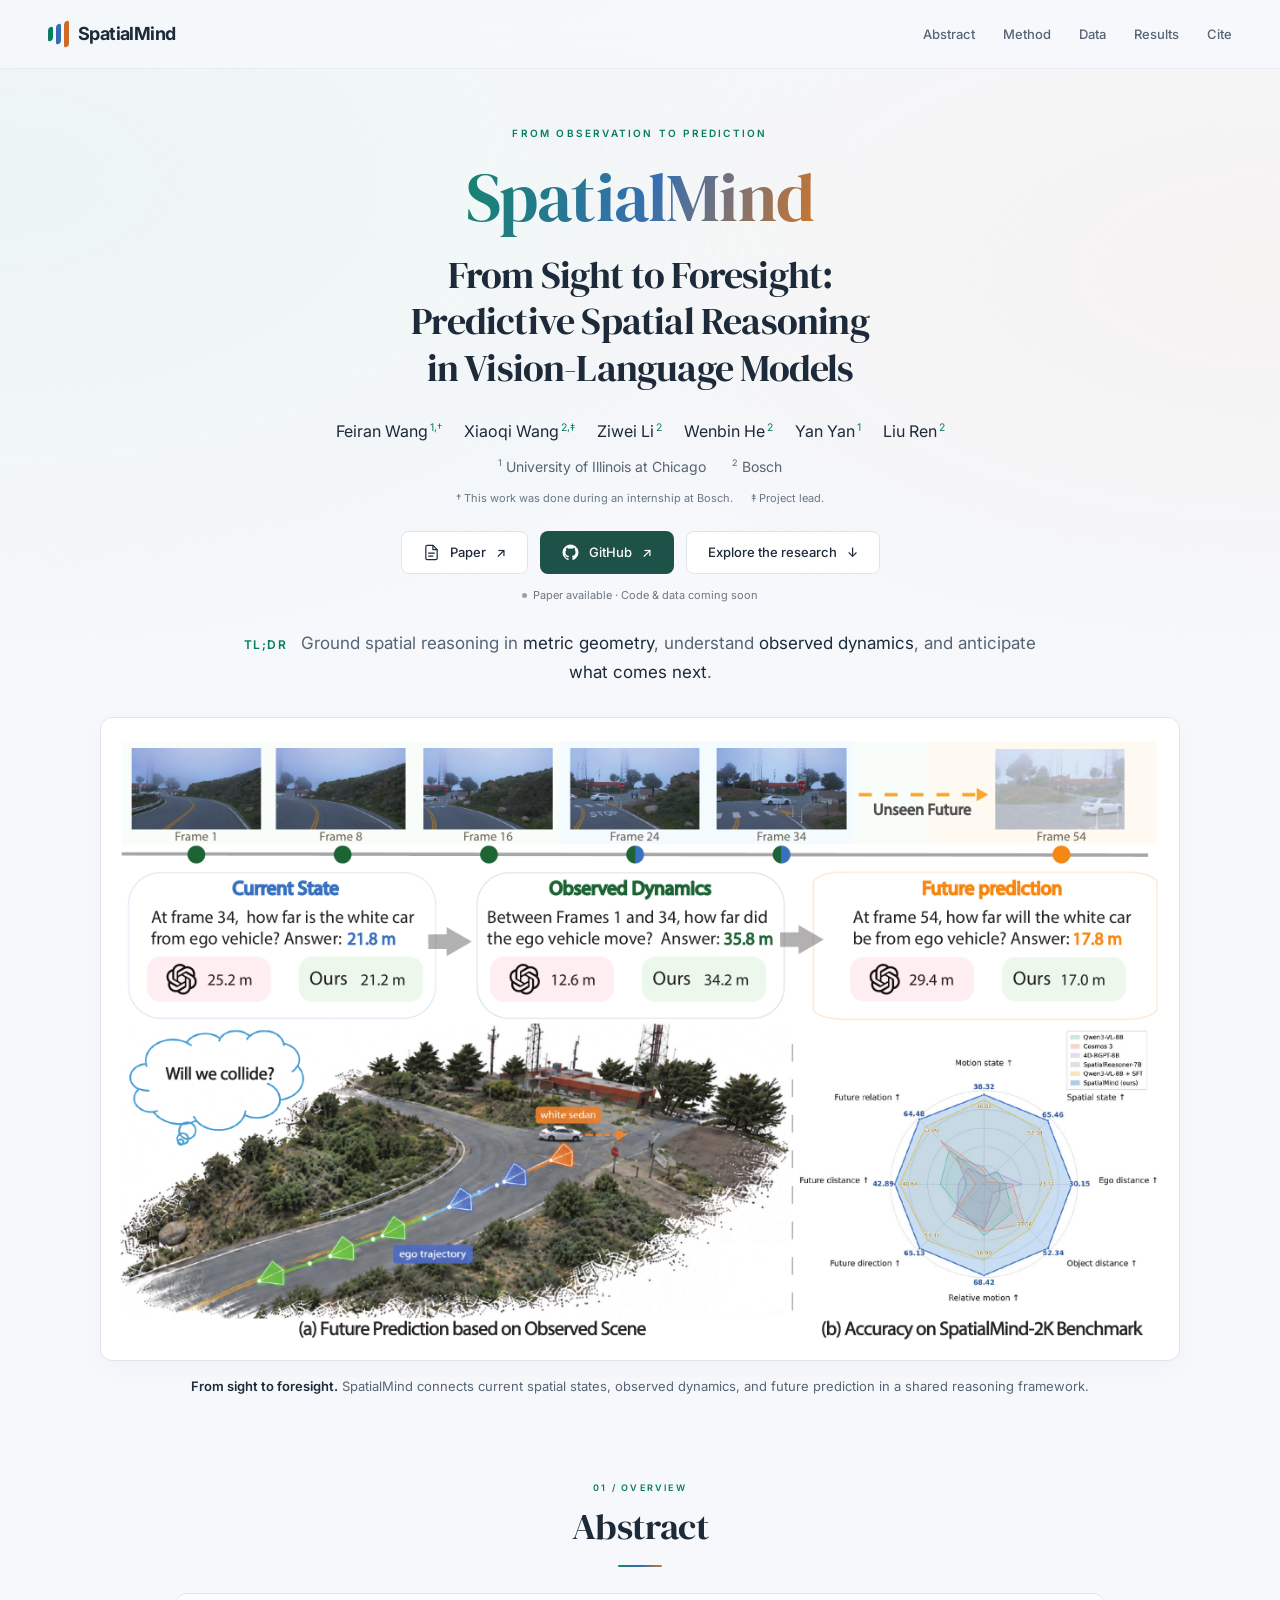
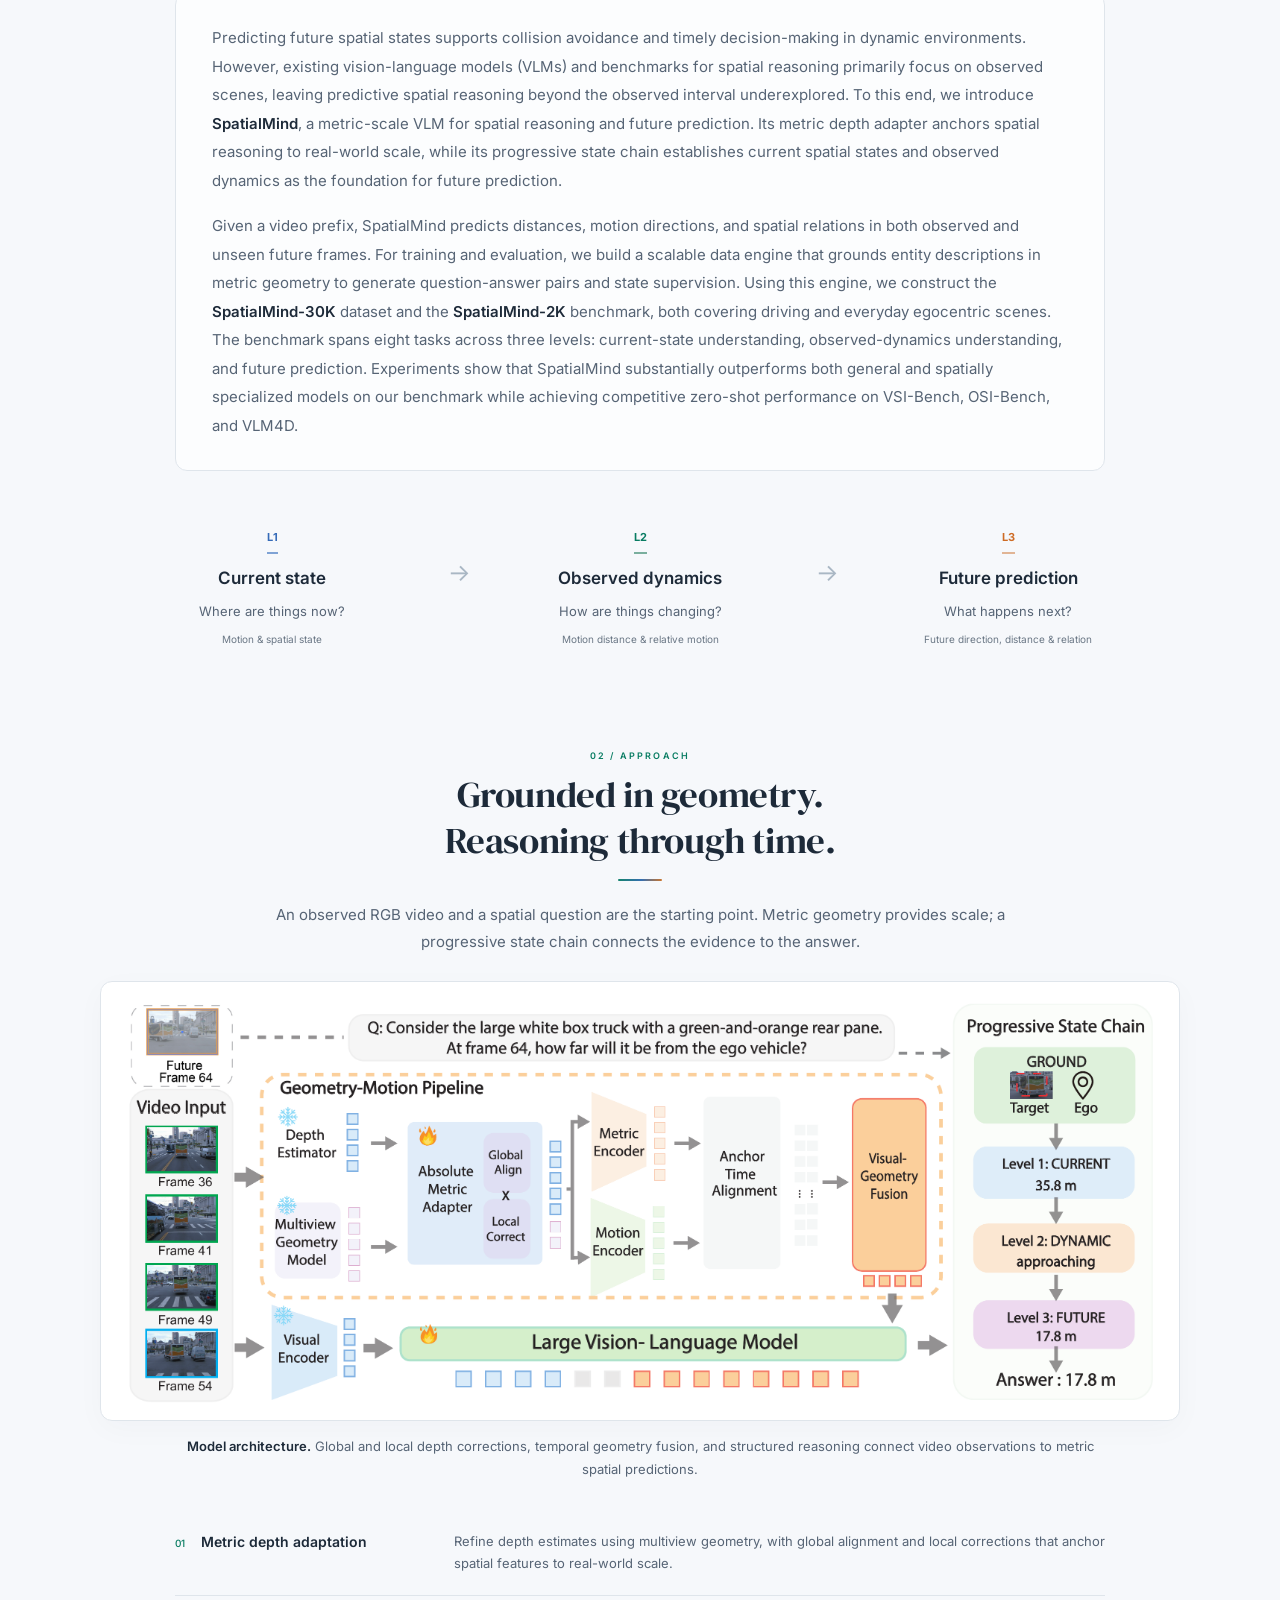
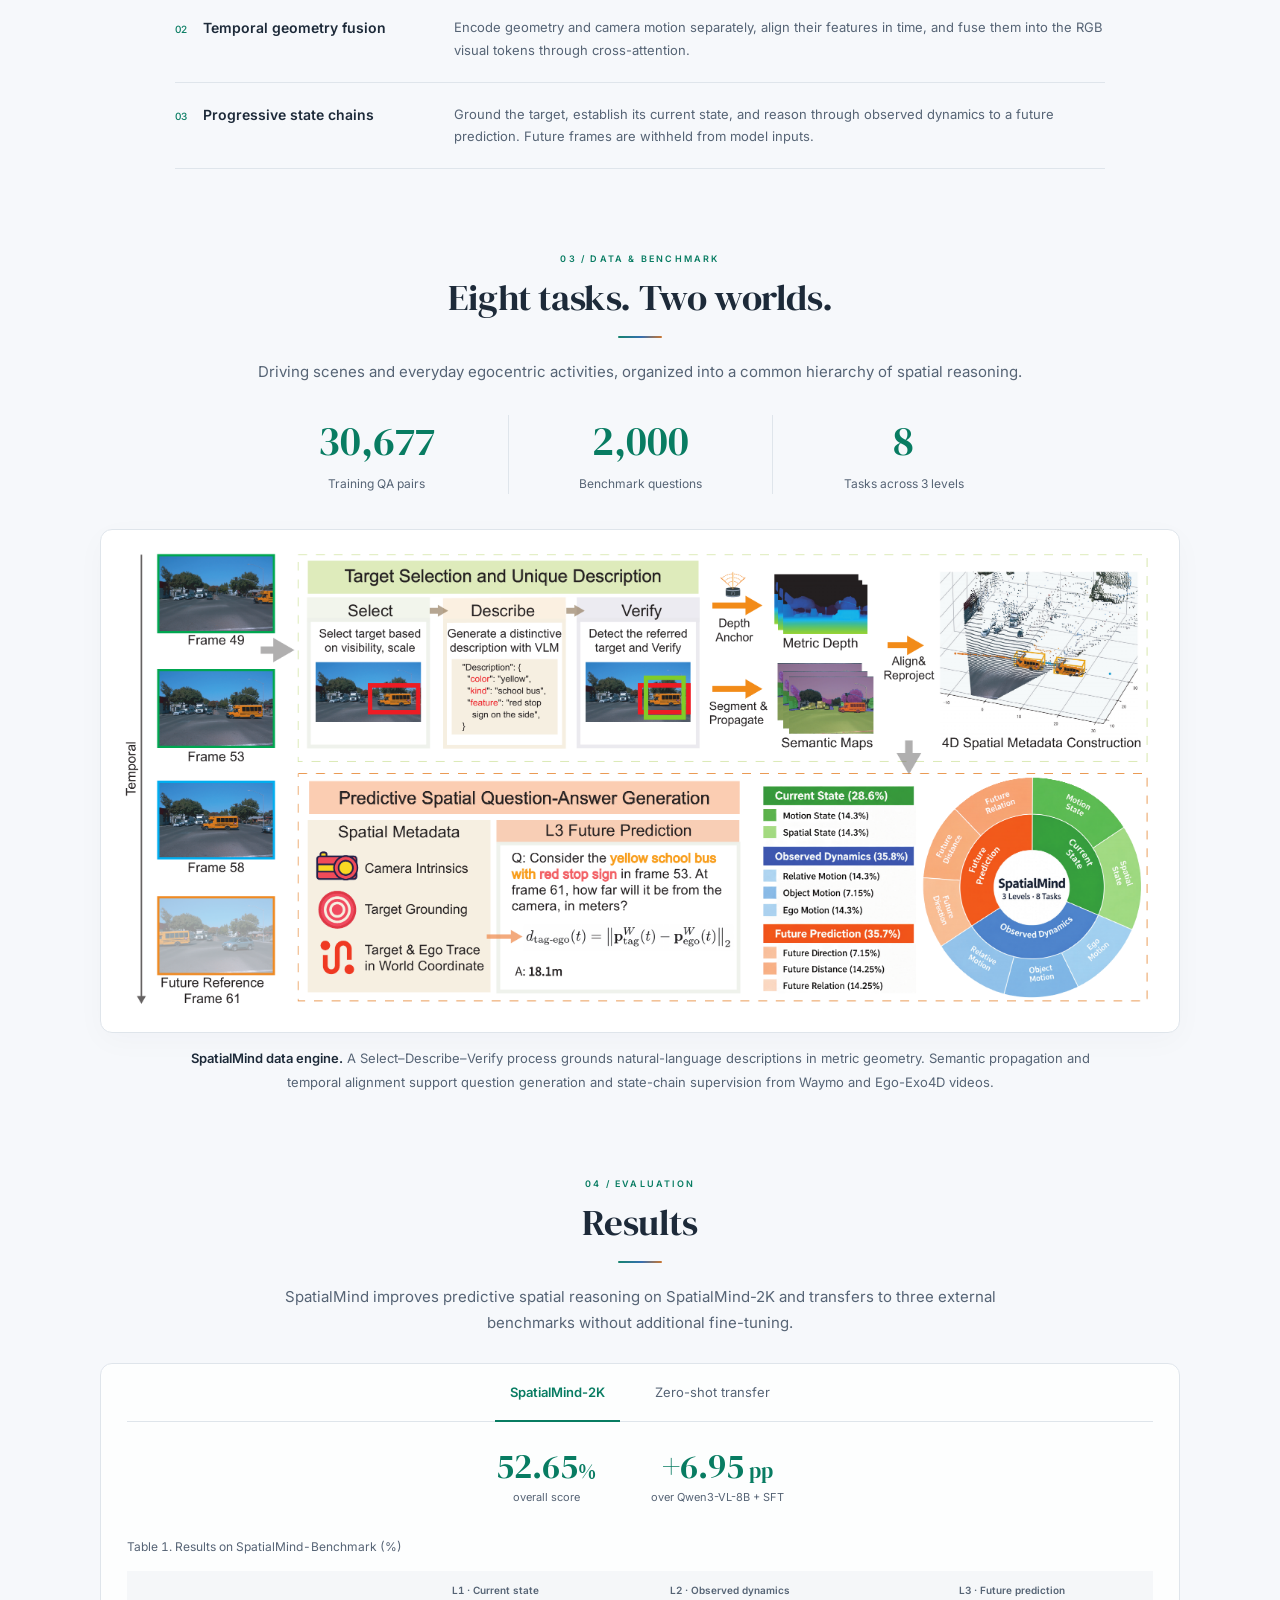
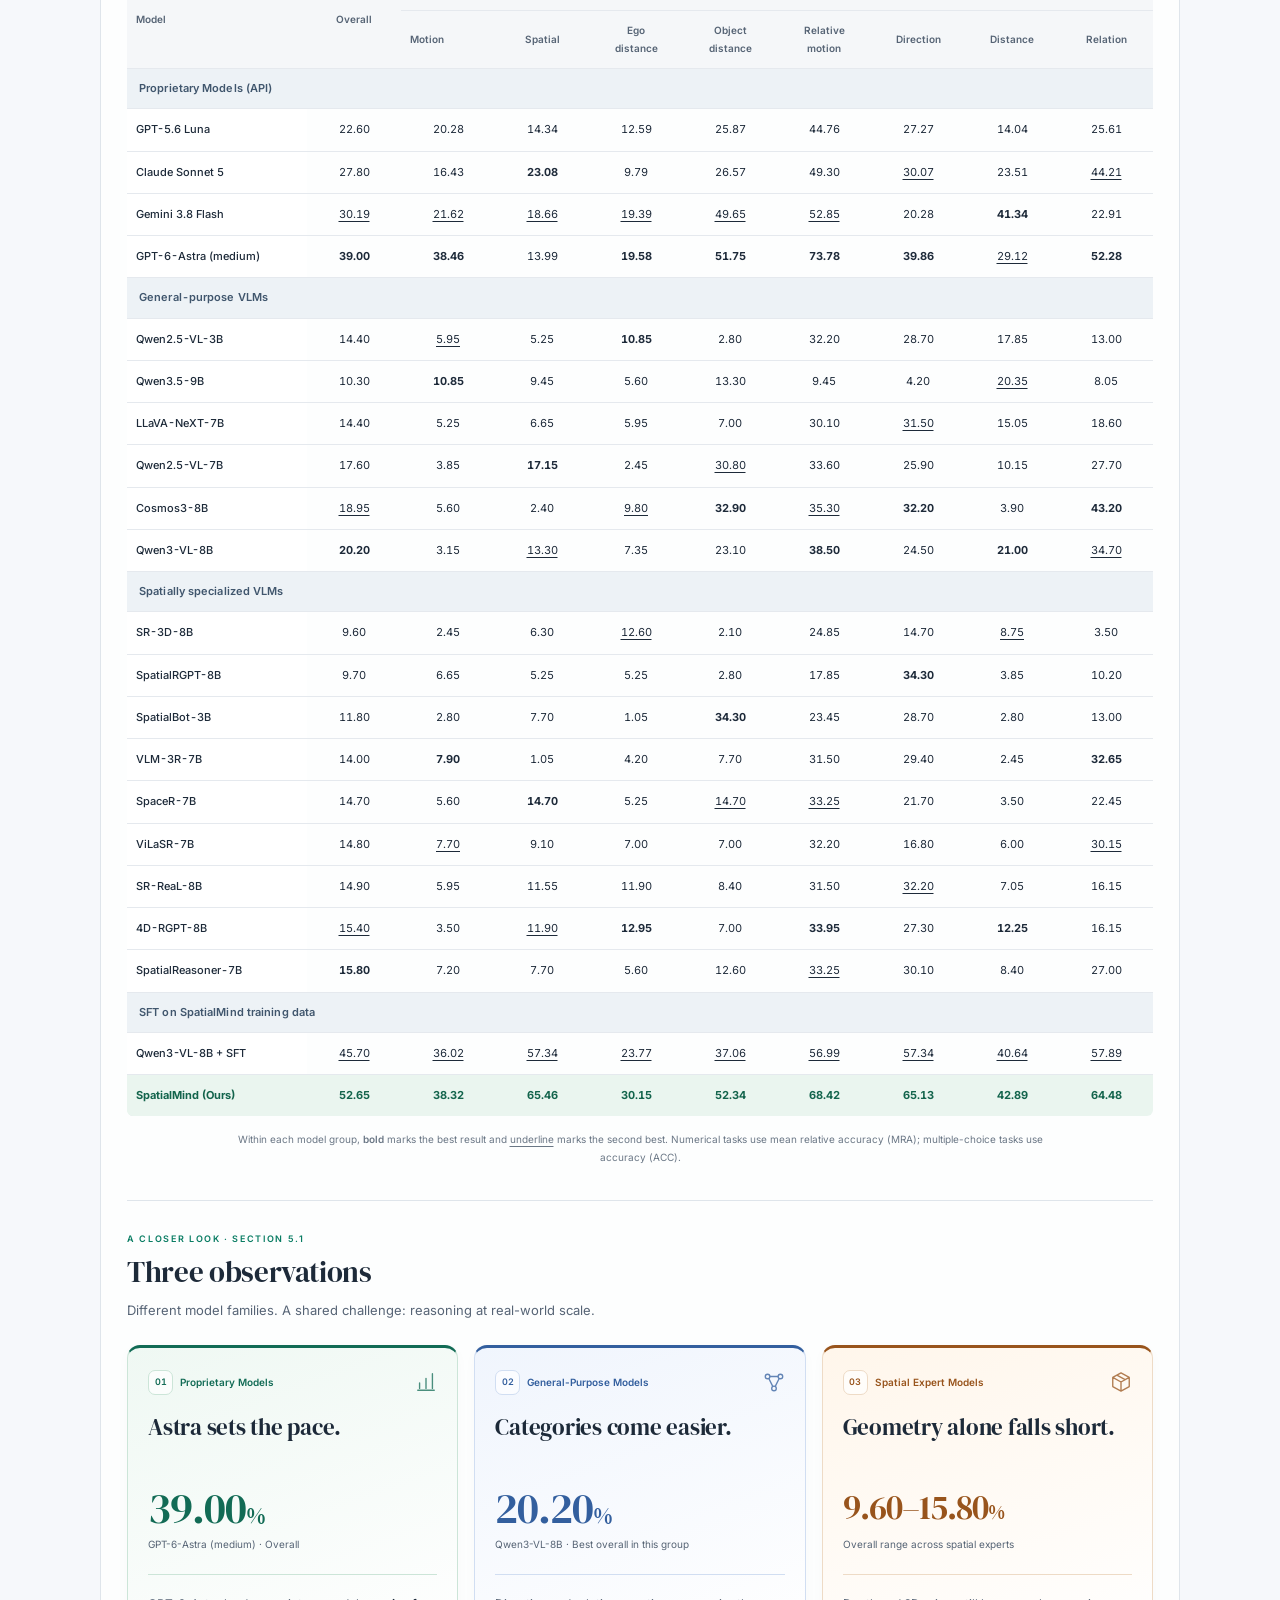
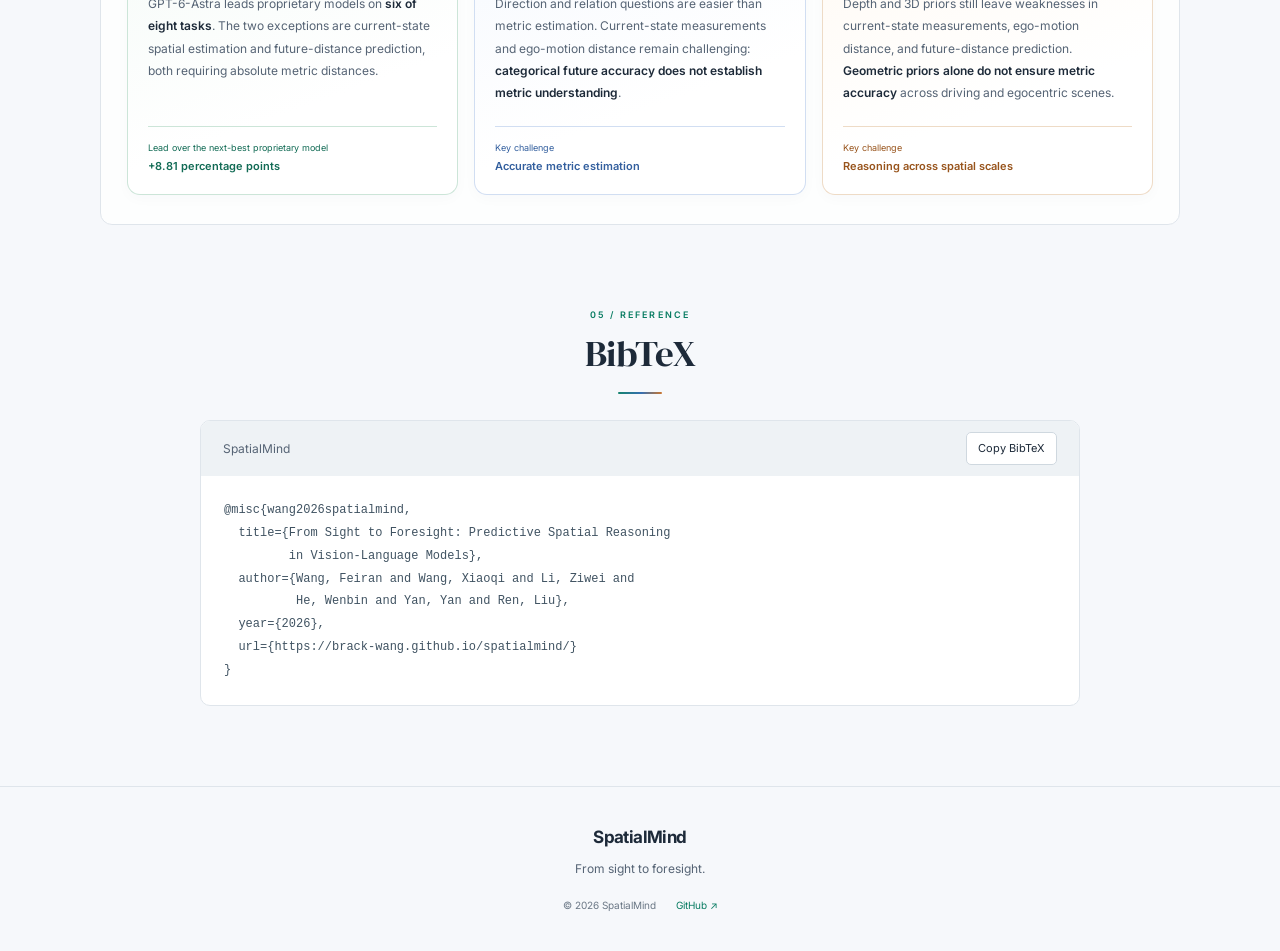
==== commit 1ec0a2c0: "Add arXiv paper links below project titles" ====
--- a/index.html
+++ b/index.html
@@ -46,10 +46,11 @@
       <div class="affiliations"><span><sup>1</sup> University of Illinois at Chicago</span><span><sup>2</sup> Bosch</span></div>
       <p class="author-notes"><span>† This work was done during an internship at Bosch.</span><span>‡ Project lead.</span></p>
       <div class="hero-actions">
+        <a class="button button-secondary" href="https://arxiv.org/pdf/2610.04139"><svg viewBox="0 0 24 24" fill="none" stroke="currentColor" stroke-width="1.7" stroke-linecap="round" stroke-linejoin="round" aria-hidden="true"><path d="M14 2H6a2 2 0 0 0-2 2v16a2 2 0 0 0 2 2h12a2 2 0 0 0 2-2V8Z"/><path d="M14 2v6h6M8 13h8M8 17h6"/></svg>Paper <span aria-hidden="true">↗</span></a>
         <a class="button button-primary" href="https://github.com/Brack-Wang/spatialmind"><svg viewBox="0 0 24 24" aria-hidden="true"><path fill="currentColor" d="M12 .8a11.2 11.2 0 0 0-3.54 21.83c.56.1.77-.24.77-.54v-2.1c-3.12.68-3.78-1.33-3.78-1.33-.51-1.3-1.25-1.64-1.25-1.64-1.02-.7.08-.69.08-.69 1.13.08 1.72 1.16 1.72 1.16 1 1.71 2.62 1.22 3.26.93.1-.72.4-1.22.71-1.5-2.49-.28-5.11-1.24-5.11-5.53 0-1.22.44-2.22 1.16-3-.12-.28-.5-1.42.11-2.96 0 0 .94-.3 3.08 1.15a10.7 10.7 0 0 1 5.6 0c2.14-1.45 3.08-1.15 3.08-1.15.61 1.54.23 2.68.11 2.96.72.78 1.16 1.78 1.16 3 0 4.3-2.62 5.24-5.12 5.52.4.35.76 1.03.76 2.08v3.1c0 .3.2.65.77.54A11.2 11.2 0 0 0 12 .8Z"/></svg>GitHub <span aria-hidden="true">↗</span></a>
         <a class="button button-secondary" href="#abstract">Explore the research <span aria-hidden="true">↓</span></a>
       </div>
-      <p class="release-note"><span aria-hidden="true"></span>Paper, code &amp; data coming soon</p>
+      <p class="release-note"><span aria-hidden="true"></span>Paper available · Code &amp; data coming soon</p>
       <p class="tldr"><strong>TL;DR</strong> Ground spatial reasoning in <em>metric geometry</em>, understand <em>observed dynamics</em>, and anticipate <em>what comes next</em>.</p>
     </section>
 
@@ -193,22 +194,22 @@
               <li class="insight-card insight-tone-1">
                 <div class="insight-card-top"><span class="insight-category"><span class="insight-index">01</span>VSI-Bench</span><svg viewBox="0 0 24 24" fill="none" stroke="currentColor" stroke-width="1.5" stroke-linecap="round" stroke-linejoin="round" aria-hidden="true"><path d="M5 19V13M12 19V8M19 19V3M3 21h18"/></svg></div>
                 <h4>Metric understanding transfers indoors.</h4>
-                <div class="insight-metric"><p class="insight-value">+4.4<span> pp</span></p><p class="insight-metric-label">Measurement gain over the best competitor</p></div>
-                <p class="insight-copy">SpatialMind leads measurement (<strong>52.1</strong>) and spatiotemporal reasoning (<strong>52.4</strong>) among the compared models, gaining 4.4 and 3.8 points, respectively. Overall performance remains competitive at 46.4.</p>
+                <div class="insight-focus"><span>Benchmark focus</span><p>Video-based spatial understanding, with an emphasis on metric measurement and spatiotemporal reasoning.</p></div>
+                <p class="insight-copy"><strong>SpatialMind leads measurement and spatiotemporal reasoning</strong> among the compared models, while remaining competitive overall. These results support the transfer of metric reasoning to indoor scenes.</p>
                 <p class="insight-footer"><span>Strongest results</span><strong>Measurement + spatiotemporal</strong></p>
               </li>
               <li class="insight-card insight-tone-2">
                 <div class="insight-card-top"><span class="insight-category"><span class="insight-index">02</span>OSI-Bench</span><svg viewBox="0 0 24 24" fill="none" stroke="currentColor" stroke-width="1.5" stroke-linecap="round" stroke-linejoin="round" aria-hidden="true"><circle cx="5" cy="6" r="2.5"/><circle cx="19" cy="6" r="2.5"/><circle cx="12" cy="19" r="2.5"/><path d="M8 6h8M6.5 8.5l4 8M17.5 8.5l-4 8"/></svg></div>
                 <h4>Stronger open-world spatial inference.</h4>
-                <div class="insight-metric"><p class="insight-value">+2.8<span> pp</span></p><p class="insight-metric-label">Overall gain over Qwen3-VL-32B</p></div>
-                <p class="insight-copy">SpatialMind achieves the highest overall (<strong>35.0</strong>) and static (<strong>30.2</strong>) scores among the compared models. Dynamic reasoning stays competitive at 33.4, versus 34.9 for Qwen3-VL-32B.</p>
+                <div class="insight-focus"><span>Benchmark focus</span><p>Open-world spatial inference in both static and dynamic metric settings.</p></div>
+                <p class="insight-copy"><strong>SpatialMind leads overall and in static metric reasoning</strong> among the compared models, with competitive dynamic performance. This supports its ability to reason about spatial relationships in open-world environments.</p>
                 <p class="insight-footer"><span>Strongest results</span><strong>Overall + static reasoning</strong></p>
               </li>
               <li class="insight-card insight-tone-3">
                 <div class="insight-card-top"><span class="insight-category"><span class="insight-index">03</span>VLM4D</span><svg viewBox="0 0 24 24" fill="none" stroke="currentColor" stroke-width="1.5" stroke-linecap="round" stroke-linejoin="round" aria-hidden="true"><path d="m12 2 9 5v10l-9 5-9-5V7l9-5Z M3 7l9 5 9-5M12 12v10M7.5 4.5l9 5"/></svg></div>
                 <h4>Motion reasoning across visual domains.</h4>
-                <div class="insight-metric"><p class="insight-value">+1.0<span> pp</span></p><p class="insight-metric-label">Overall gain over 4D-RGPT-8B</p></div>
-                <p class="insight-copy">SpatialMind leads overall at <strong>53.4</strong>, with the best scores on both real (<strong>53.5</strong>) and synthetic (<strong>52.9</strong>) videos among the compared models. The gains support transfer to motion and perspective understanding.</p>
+                <div class="insight-focus"><span>Benchmark focus</span><p>Spatial and temporal understanding across real and synthetic videos, including motion and perspective changes.</p></div>
+                <p class="insight-copy"><strong>SpatialMind leads overall and on both real and synthetic videos</strong> among the compared models, supporting the transfer of motion and perspective understanding across visual environments.</p>
                 <p class="insight-footer"><span>Strongest results</span><strong>Real + synthetic videos</strong></p>
               </li>
             </ol>
--- a/style.css
+++ b/style.css
@@ -148,6 +148,9 @@
 .insight-value-wide { font-size: 34px; line-height: 1.39; }
 .insight-value-wide span { font-size: 20px; }
 .insight-metric-label { margin: 0; color: var(--muted); font-size: 10px; line-height: 1.55; }
+.insight-focus { min-height: 120px; margin-bottom: 18px; padding-bottom: 16px; border-bottom: 1px solid var(--insight-line); }
+.insight-focus > span { display: block; margin-bottom: 7px; color: var(--insight-accent); font-size: 9px; font-weight: 600; letter-spacing: 1px; text-transform: uppercase; }
+.insight-focus p { margin: 0; color: var(--muted); font-size: 12px; line-height: 1.85; }
 .insight-copy { margin: 0 0 22px; color: var(--muted); font-size: 12px; line-height: 1.85; }
 .insight-copy strong { color: var(--ink); font-weight: 600; }
 .insight-footer { margin: auto 0 0; padding-top: 13px; border-top: 1px solid var(--insight-line); color: var(--insight-accent); font-size: 10px; line-height: 1.7; }
@@ -217,8 +220,8 @@
   .result-observations { margin-top: 25px; padding-top: 25px; }
   .insight-card { padding: 23px; }
   .insight-card h4 { min-height: 0; font-size: 25px; }
-  .insight-metric { min-height: 0; }
-  .insight-copy { font-size: 13px; }
+  .insight-metric, .insight-focus { min-height: 0; }
+  .insight-copy, .insight-focus p { font-size: 13px; }
   .insight-metric-label, .insight-footer { font-size: 11px; }
   .benchmark-table thead th[rowspan]:first-child { width: 165px; }
   .citation-section { padding-bottom: 60px; }
